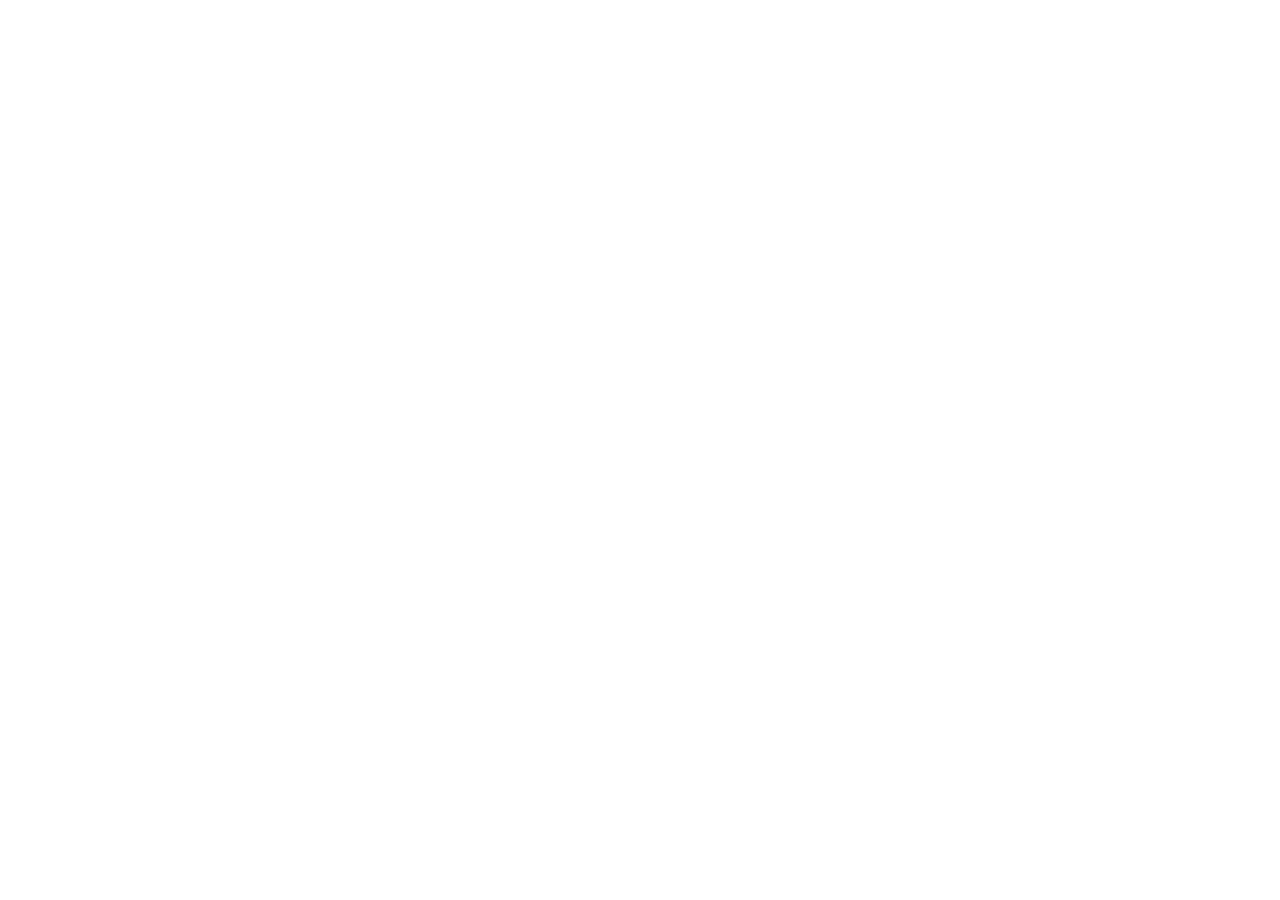
==== index.html @ 267d4267 "init" ====
<!DOCTYPE html>
<html lang="fr">
<head>
 <meta charset="UTF-8">
 <meta name="viewport" content="width=device-width, initial-scale=1.0">
 <title>AfriTalent — Accueil</title>
 <!-- Bootstrap 5 via CDN : feuille de style -->
 <link
href="https://cdn.jsdelivr.net/npm/bootstrap@5.3.0/dist/css/bootstrap.min.css"
rel="stylesheet">
 <!-- Votre feuille de style personnelle -->
 <link rel="stylesheet" href="css/style.css">
</head>
<body>

</body>
</html>
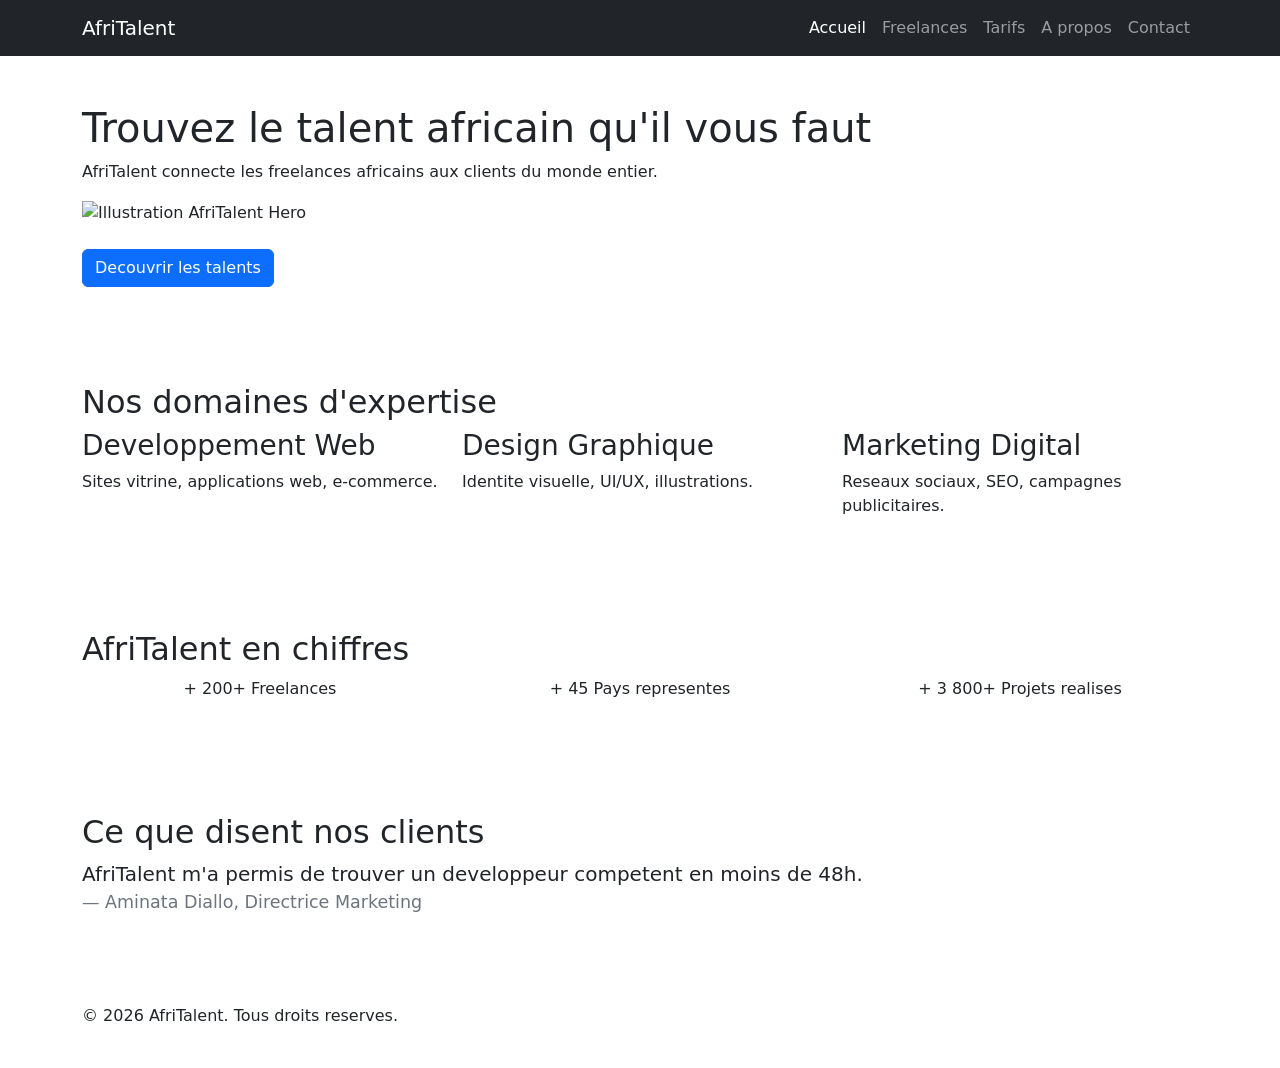
==== commit 2a3e9455: "HTML : structure complète des 5 pages avec sections et contenu texte" ====
--- a/index.html
+++ b/index.html
@@ -1,17 +1,114 @@
 <!DOCTYPE html>
 <html lang="fr">
 <head>
- <meta charset="UTF-8">
- <meta name="viewport" content="width=device-width, initial-scale=1.0">
- <title>AfriTalent — Accueil</title>
- <!-- Bootstrap 5 via CDN : feuille de style -->
- <link
-href="https://cdn.jsdelivr.net/npm/bootstrap@5.3.0/dist/css/bootstrap.min.css"
-rel="stylesheet">
- <!-- Votre feuille de style personnelle -->
- <link rel="stylesheet" href="css/style.css">
+    <meta charset="UTF-8">
+    <meta name="viewport" content="width=device-width, initial-scale=1.0">
+    <title>AfriTalent - Accueil</title>
+
+    <link href="https://cdn.jsdelivr.net/npm/bootstrap@5.3.0/dist/css/bootstrap.min.css" rel="stylesheet">
+
+    <link rel="stylesheet" href="css/style.css">
 </head>
 <body>
 
+    <header>
+        <nav class="navbar navbar-expand-lg navbar-dark bg-dark">
+            <div class="container">
+                <a class="navbar-brand" href="index.html">AfriTalent</a>
+                <button class="navbar-toggler" type="button" data-bs-toggle="collapse" data-bs-target="#navMenu" aria-controls="navMenu" aria-expanded="false" aria-label="Toggle navigation">
+                    <span class="navbar-toggler-icon"></span>
+                </button>
+                <div class="collapse navbar-collapse" id="navMenu">
+                    <ul class="navbar-nav ms-auto">
+                        <li class="nav-item">
+                            <a class="nav-link active" href="index.html">Accueil</a>
+                        </li>
+                        <li class="nav-item">
+                            <a class="nav-link" href="freelances.html">Freelances</a>
+                        </li>
+                        <li class="nav-item">
+                            <a class="nav-link" href="tarifs.html">Tarifs</a>
+                        </li>
+                        <li class="nav-item">
+                            <a class="nav-link" href="about.html">A propos</a>
+                        </li>
+                        <li class="nav-item">
+                            <a class="nav-link" href="contact.html">Contact</a>
+                        </li>
+                    </ul>
+                </div>
+            </div>
+        </nav>
+    </header>
+
+    <main>
+        
+        <section id="hero">
+            <div class="container py-5">
+                <h1>Trouvez le talent africain qu'il vous faut</h1>
+                <p>AfriTalent connecte les freelances africains aux clients du monde entier.</p>
+                <img src="https://via.placeholder.com/600x400" alt="Illustration AfriTalent Hero">
+                <br><br>
+                <a href="freelances.html" class="btn btn-primary">Decouvrir les talents</a>
+            </div>
+        </section>
+
+        <section id="services">
+            <div class="container py-5">
+                <h2>Nos domaines d'expertise</h2>
+                <div class="row">
+                    <div class="col-md-4">
+                        <h3>Developpement Web</h3>
+                        <p>Sites vitrine, applications web, e-commerce.</p>
+                    </div>
+                    <div class="col-md-4">
+                        <h3>Design Graphique</h3>
+                        <p>Identite visuelle, UI/UX, illustrations.</p>
+                    </div>
+                    <div class="col-md-4">
+                        <h3>Marketing Digital</h3>
+                        <p>Reseaux sociaux, SEO, campagnes publicitaires.</p>
+                    </div>
+                </div>
+            </div>
+        </section>
+
+        <section id="statistiques">
+            <div class="container py-5">
+                <h2>AfriTalent en chiffres</h2>
+                <div class="row text-center">
+                    <div class="col-md-4">
+                        <p>+ 200+ Freelances</p>
+                    </div>
+                    <div class="col-md-4">
+                        <p>+ 45 Pays representes</p>
+                    </div>
+                    <div class="col-md-4">
+                        <p>+ 3 800+ Projets realises</p>
+                    </div>
+                </div>
+            </div>
+        </section>
+
+        <section id="temoignages">
+            <div class="container py-5">
+                <h2>Ce que disent nos clients</h2>
+                <blockquote class="blockquote">
+                    <p>AfriTalent m'a permis de trouver un developpeur competent en moins de 48h.</p>
+                    <p class="blockquote-footer">Aminata Diallo, Directrice Marketing</p>
+                </blockquote>
+            </div>
+        </section>
+
+    </main>
+
+    <footer>
+        <div class="container py-4">
+            <p>&copy; 2026 AfriTalent. Tous droits reserves.</p>
+        </div>
+    </footer>
+
+    <script src="https://cdn.jsdelivr.net/npm/bootstrap@5.3.0/dist/js/bootstrap.bundle.min.js"></script>
+    <script src="js/main.js"></script>
 </body>
 </html>
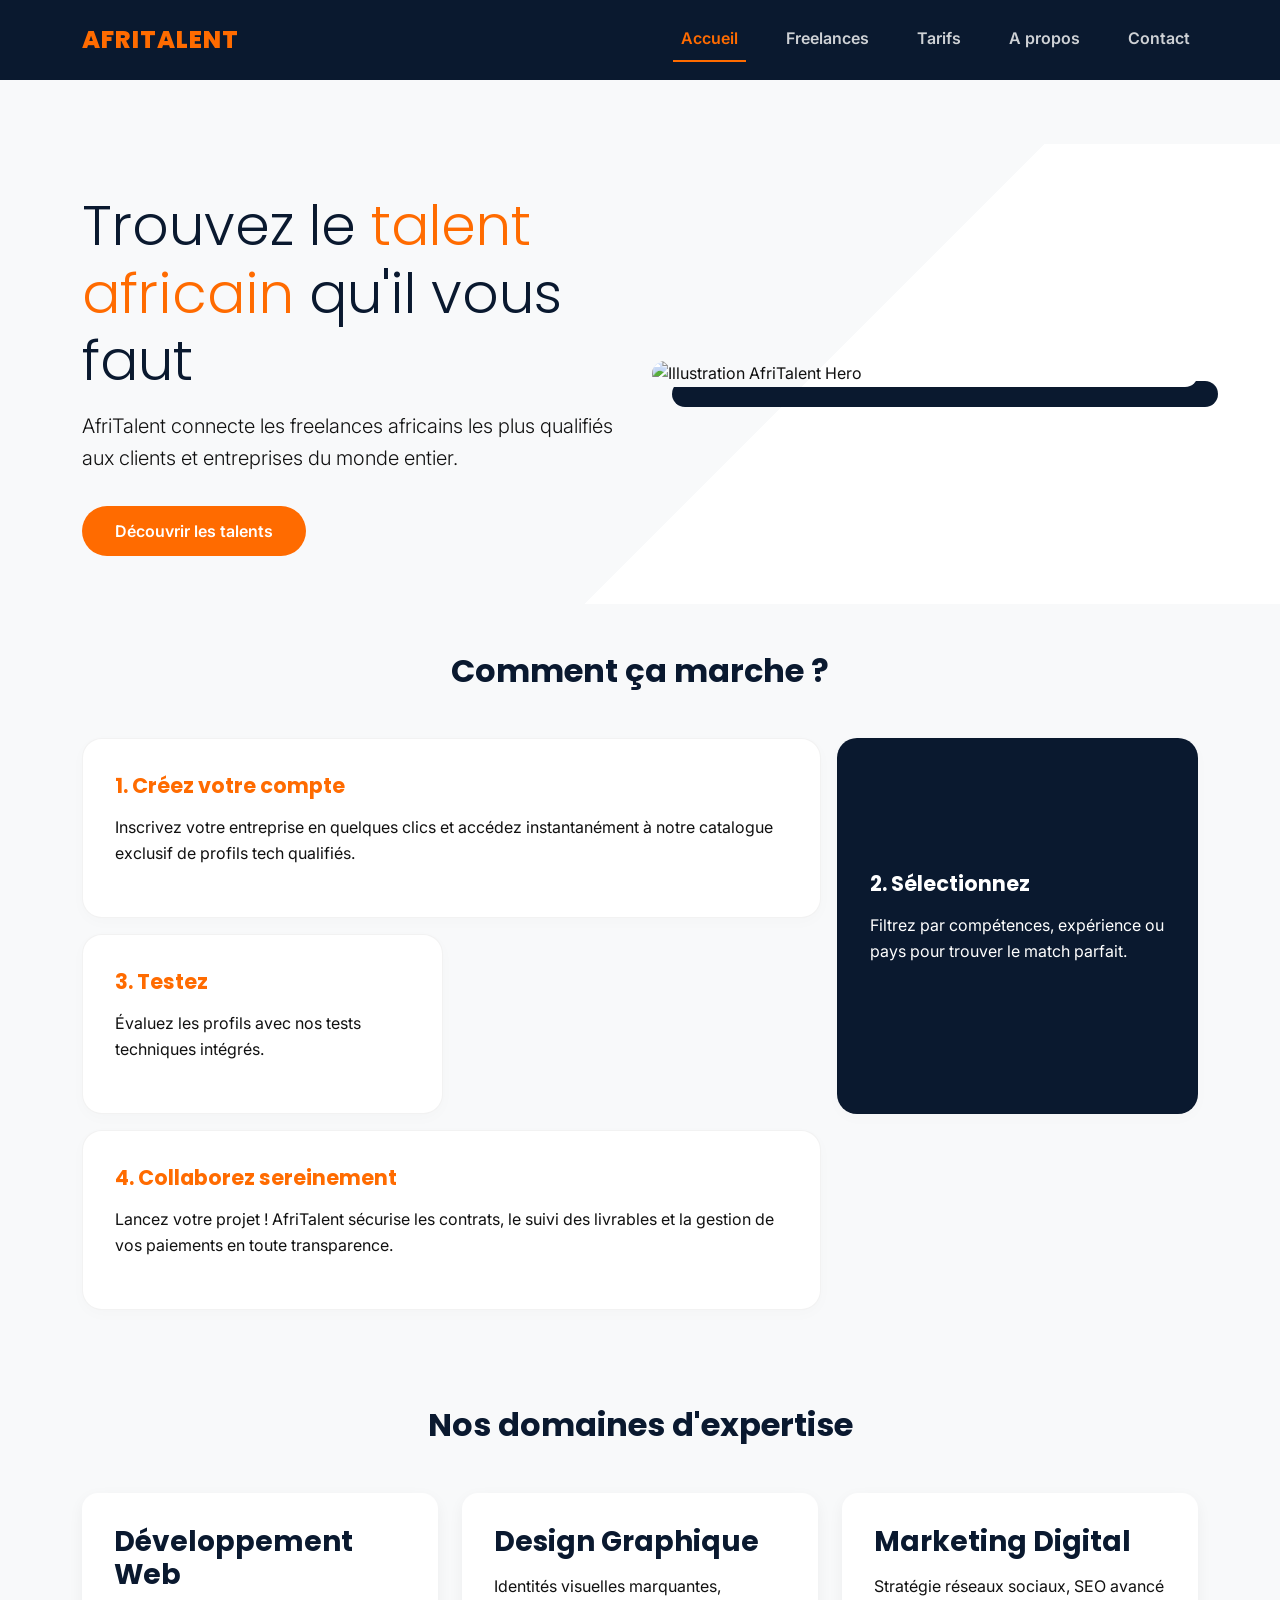
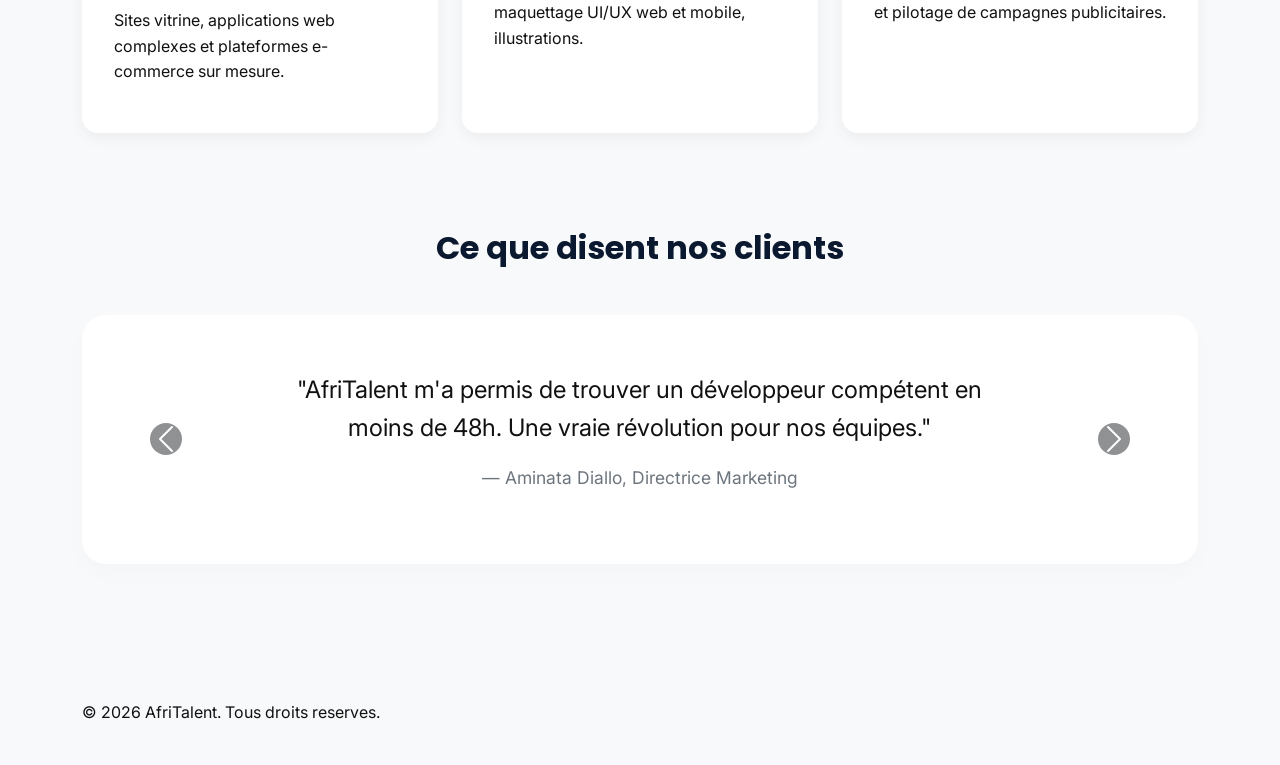
==== commit 6b370c1e: "CSS : Bento Grid, sections hero et catégories, effets hover" ====
--- a/index.html
+++ b/index.html
@@ -41,66 +41,106 @@
         </nav>
     </header>
 
-    <main>
-        
-        <section id="hero">
-            <div class="container py-5">
-                <h1>Trouvez le talent africain qu'il vous faut</h1>
-                <p>AfriTalent connecte les freelances africains aux clients du monde entier.</p>
-                <img src="https://via.placeholder.com/600x400" alt="Illustration AfriTalent Hero">
-                <br><br>
-                <a href="freelances.html" class="btn btn-primary">Decouvrir les talents</a>
+ <main>
+    
+    <section id="hero">
+        <div class="container py-5">
+            <div class="row align-items-center">
+                <div class="col-lg-6 hero-text">
+                    <h1 class="display-3">Trouvez le <span class="text-highlight">talent africain</span> qu'il vous faut</h1>
+                    <p class="lead">AfriTalent connecte les freelances africains les plus qualifiés aux clients et entreprises du monde entier.</p>
+                    <a href="freelances.html" class="btn btn-custom mt-3">Découvrir les talents</a>
+                </div>
+                <div class="col-lg-6 hero-image-container">
+                    <img src="https://via.placeholder.com/600x450" alt="Illustration AfriTalent Hero" class="hero-img">
+                </div>
             </div>
-        </section>
+        </div>
+    </section>
 
-        <section id="services">
-            <div class="container py-5">
-                <h2>Nos domaines d'expertise</h2>
-                <div class="row">
-                    <div class="col-md-4">
-                        <h3>Developpement Web</h3>
-                        <p>Sites vitrine, applications web, e-commerce.</p>
+    <section id="how-it-works" class="py-5">
+        <div class="container">
+            <h2 class="text-center mb-5">Comment ça marche ?</h2>
+            
+            <div class="bento-grid">
+                <div class="bento-item item-large">
+                    <h3>1. Créez votre compte</h3>
+                    <p>Inscrivez votre entreprise en quelques clics et accédez instantanément à notre catalogue exclusif de profils tech qualifiés.</p>
+                </div>
+                <div class="bento-item item-tall">
+                    <h3>2. Sélectionnez</h3>
+                    <p>Filtrez par compétences, expérience ou pays pour trouver le match parfait.</p>
+                </div>
+                <div class="bento-item item-normal">
+                    <h3>3. Testez</h3>
+                    <p>Évaluez les profils avec nos tests techniques intégrés.</p>
+                </div>
+                <div class="bento-item item-wide">
+                    <h3>4. Collaborez sereinement</h3>
+                    <p>Lancez votre projet ! AfriTalent sécurise les contrats, le suivi des livrables et la gestion de vos paiements en toute transparence.</p>
+                </div>
+            </div>
+        </div>
+    </section>
+
+    <section id="services" class="py-5 bg-light">
+        <div class="container">
+            <h2 class="text-center mb-5">Nos domaines d'expertise</h2>
+            <div class="row g-4">
+                <div class="col-md-4">
+                    <div class="card-category">
+                        <h3>Développement Web</h3>
+                        <p>Sites vitrine, applications web complexes et plateformes e-commerce sur mesure.</p>
                     </div>
-                    <div class="col-md-4">
+                </div>
+                <div class="col-md-4">
+                    <div class="card-category">
                         <h3>Design Graphique</h3>
-                        <p>Identite visuelle, UI/UX, illustrations.</p>
+                        <p>Identités visuelles marquantes, maquettage UI/UX web et mobile, illustrations.</p>
                     </div>
-                    <div class="col-md-4">
+                </div>
+                <div class="col-md-4">
+                    <div class="card-category">
                         <h3>Marketing Digital</h3>
-                        <p>Reseaux sociaux, SEO, campagnes publicitaires.</p>
+                        <p>Stratégie réseaux sociaux, SEO avancé et pilotage de campagnes publicitaires.</p>
                     </div>
                 </div>
             </div>
-        </section>
+        </div>
+    </section>
 
-        <section id="statistiques">
-            <div class="container py-5">
-                <h2>AfriTalent en chiffres</h2>
-                <div class="row text-center">
-                    <div class="col-md-4">
-                        <p>+ 200+ Freelances</p>
+    <section id="temoignages" class="py-5">
+        <div class="container">
+            <h2 class="text-center mb-5">Ce que disent nos clients</h2>
+            
+            <div id="carouselTemoignages" class="carousel slide" data-bs-ride="carousel">
+                <div class="carousel-inner text-center py-4">
+                    <div class="carousel-item active">
+                        <blockquote class="blockquote col-lg-8 mx-auto">
+                            <p class="fs-4">"AfriTalent m'a permis de trouver un développeur compétent en moins de 48h. Une vraie révolution pour nos équipes."</p>
+                            <p class="blockquote-footer mt-2">Aminata Diallo, Directrice Marketing</p>
+                        </blockquote>
                     </div>
-                    <div class="col-md-4">
-                        <p>+ 45 Pays representes</p>
-                    </div>
-                    <div class="col-md-4">
-                        <p>+ 3 800+ Projets realises</p>
+                    <div class="carousel-item">
+                        <blockquote class="blockquote col-lg-8 mx-auto">
+                            <p class="fs-4">"La qualité des profils est impressionnante. Le suivi et la sécurisation des paiements nous mettent totalement en confiance."</p>
+                            <p class="blockquote-footer mt-2">Marc Dubois, CTO chez TechEurope</p>
+                        </blockquote>
                     </div>
                 </div>
+                <button class="carousel-control-prev" type="button" data-bs-target="#carouselTemoignages" data-bs-slide="prev">
+                    <span class="carousel-control-prev-icon bg-dark rounded-circle" aria-hidden="true"></span>
+                    <span class="visually-hidden">Précédent</span>
+                </button>
+                <button class="carousel-control-next" type="button" data-bs-target="#carouselTemoignages" data-bs-slide="next">
+                    <span class="carousel-control-next-icon bg-dark rounded-circle" aria-hidden="true"></span>
+                    <span class="visually-hidden">Suivant</span>
+                </button>
             </div>
-        </section>
+        </div>
+    </section>
 
-        <section id="temoignages">
-            <div class="container py-5">
-                <h2>Ce que disent nos clients</h2>
-                <blockquote class="blockquote">
-                    <p>AfriTalent m'a permis de trouver un developpeur competent en moins de 48h.</p>
-                    <p class="blockquote-footer">Aminata Diallo, Directrice Marketing</p>
-                </blockquote>
-            </div>
-        </section>
-
-    </main>
+</main>
 
     <footer>
         <div class="container py-4">
--- a/css/style.css
+++ b/css/style.css
@@ -0,0 +1,218 @@
+/* ==========================================================================
+   1. IMPORT DES GOOGLE FONTS
+   ========================================================================== */
+/* Import de 'Poppins' (pour les titres) et 'Inter' (pour le texte général) */
+@import url('https://fonts.googleapis.com/css2?family=Inter:wght@300;400;600&family=Poppins:wght@500;700;800&display=swap');
+
+/* ==========================================================================
+   2. VARIABLES CSS (:root) — Palette, Polices et Espacements
+   ========================================================================== */
+:root {
+    /* Couleurs (Palette cohérente pour AfriTalent : Orange tech, Bleu nuit, beige et neutres) */
+    --color-primary: #ff6b00;       /* Orange vif - l'énergie, le talent */
+    --color-secondary: #0a192f;     /* Bleu nuit profond - le professionnalisme */
+    --color-light: #f8f9fa;         /* Fond clair */
+    --color-dark: #111111;          /* Texte sombre */
+    --color-muted: #6c757d;         /* Texte secondaire / gris */
+
+    /* Typographies (Les 2 Google Fonts) */
+    --font-titles: 'Poppins', sans-serif;
+    --font-body: 'Inter', sans-serif;
+
+    /* Espacements (Pour des marges et paddings harmonieux) */
+    --spacing-sm: 0.5rem;
+    --spacing-md: 1rem;
+    --spacing-lg: 2rem;
+    --spacing-xl: 4rem;
+}
+
+/* ==========================================================================
+   3. RESET CSS & STYLES DE BASE
+   ========================================================================== */
+*, *::before, *::after {
+    box-sizing: border-box;
+    margin: 0;
+    padding: 0;
+}
+
+body {
+    font-family: var(--font-body);
+    color: var(--color-dark);
+    background-color: var(--color-light);
+    line-height: 1.6;
+}
+
+h1, h2, h3, h4, h5, h6 {
+    font-family: var(--font-titles);
+    color: var(--color-secondary);
+    font-weight: 700;
+    margin-bottom: var(--spacing-md);
+}
+
+img {
+    max-width: 100%;
+    height: auto;
+    display: block;
+}
+
+/* Layout général de base pour espacer vos sections */
+main {
+    padding: var(--spacing-xl) 0;
+}
+
+/* ==========================================================================
+   4. STYLISATION DE LA NAVBAR
+   ========================================================================== */
+/* On cible la navbar Bootstrap pour la personnaliser avec nos couleurs */
+.navbar {
+    background-color: var(--color-secondary) !important; /* Fond bleu nuit */
+    padding: var(--spacing-md) 0;
+}
+
+/* Le Logo */
+.navbar-brand {
+    font-family: var(--font-titles);
+    font-weight: 800;
+    font-size: 1.5rem;
+    color: var(--color-primary) !important; /* Logo en Orange */
+    text-transform: uppercase;
+    letter-spacing: 1px;
+}
+
+/* Alignement et style des liens de navigation */
+.navbar-nav .nav-link {
+    font-family: var(--font-body);
+    font-weight: 600;
+    color: rgba(255, 255, 255, 0.8) !important; /* Liens blancs légèrement transparents */
+    margin-left: var(--spacing-lg);
+    transition: color 0.3s ease;
+}
+
+/* Effet au survol des liens */
+.navbar-nav .nav-link:hover {
+    color: var(--color-primary) !important; /* Devient orange au survol */
+}
+
+/* Lien de la page active */
+.navbar-nav .nav-link.active {
+    color: var(--color-primary) !important;
+    border-bottom: 2px solid var(--color-primary);
+}
+/* ==========================================================================
+   5. DESIGN SECTION HERO (ASYMÉTRIQUE & EXPRESSIVE)
+   ========================================================================== */
+#hero {
+    background: linear-gradient(135deg, var(--color-light) 60%, #fff 40%);
+    overflow: hidden;
+}
+
+.hero-text h1 {
+    font-size: 3.5rem; /* Typographie expressive */
+    line-height: 1.2;
+}
+
+.text-highlight {
+    color: var(--color-primary);
+    position: relative;
+}
+
+.btn-custom {
+    background-color: var(--color-primary);
+    color: white !important;
+    font-weight: 600;
+    padding: 0.75rem 2rem;
+    border-radius: 50px;
+    transition: transform 0.3s ease, background-color 0.3s ease;
+}
+
+.btn-custom:hover {
+    background-color: #e05e00;
+    transform: translateY(-3px);
+}
+
+/* Image Hero Asymétrique (effet de décalage/style) */
+.hero-img {
+    border-radius: 24px;
+    box-shadow: 20px 20px 0px var(--color-secondary); /* Décalage asymétrique */
+    transition: transform 0.5s ease;
+}
+
+.hero-img:hover {
+    transform: scale(1.02);
+}
+
+/* ==========================================================================
+   6. MIS EN PAGE BENTO GRID (COMMENT ÇA MARCHE)
+   ========================================================================== */
+.bento-grid {
+    display: grid;
+    grid-template-columns: repeat(3, 1fr);
+    grid-auto-rows: 180px;
+    gap: var(--spacing-md);
+}
+
+.bento-item {
+    background-color: white;
+    border: 1px solid rgba(0,0,0,0.05);
+    border-radius: 20px;
+    padding: var(--spacing-lg);
+    box-shadow: 0 4px 15px rgba(0, 0, 0, 0.02);
+    display: flex;
+    flex-direction: column;
+    justify-content: center;
+}
+
+.bento-item h3 {
+    font-size: 1.3rem;
+    color: var(--color-primary);
+}
+
+/* Placement asymétrique du Bento */
+.item-large {
+    grid-column: span 2;
+}
+
+.item-tall {
+    grid-row: span 2;
+    background-color: var(--color-secondary);
+}
+.item-tall h3, .item-tall p {
+    color: white;
+}
+
+.item-normal {
+    grid-column: span 1;
+}
+
+.item-wide {
+    grid-column: span 2;
+}
+
+/* ==========================================================================
+   7. CATÉGORIES DE SERVICES (EFFETS HOVER INTERACTIFS)
+   ========================================================================== */
+.card-category {
+    background-color: white;
+    border-radius: 16px;
+    padding: var(--spacing-lg);
+    box-shadow: 0 5px 15px rgba(0, 0, 0, 0.05); /* Ombre de base */
+    transition: transform 0.3s ease, box-shadow 0.3s ease; /* Transition fluide */
+    height: 100%;
+}
+
+/* Effets Hover (Transformation et Ombre accentuée) */
+.card-category:hover {
+    transform: translateY(-10px); /* Soulèvement de la carte */
+    box-shadow: 0 15px 30px rgba(255, 107, 0, 0.15); /* Ombre plus diffuse aux couleurs d'AfriTalent */
+    border-top: 4px solid var(--color-primary);
+}
+
+/* ==========================================================================
+   8. AJUSTEMENTS CAROUSEL TÉMOIGNAGES
+   ========================================================================== */
+#carouselTemoignages {
+    background-color: white;
+    border-radius: 24px;
+    padding: var(--spacing-lg);
+    box-shadow: 0 10px 25px rgba(0,0,0,0.02);
+}
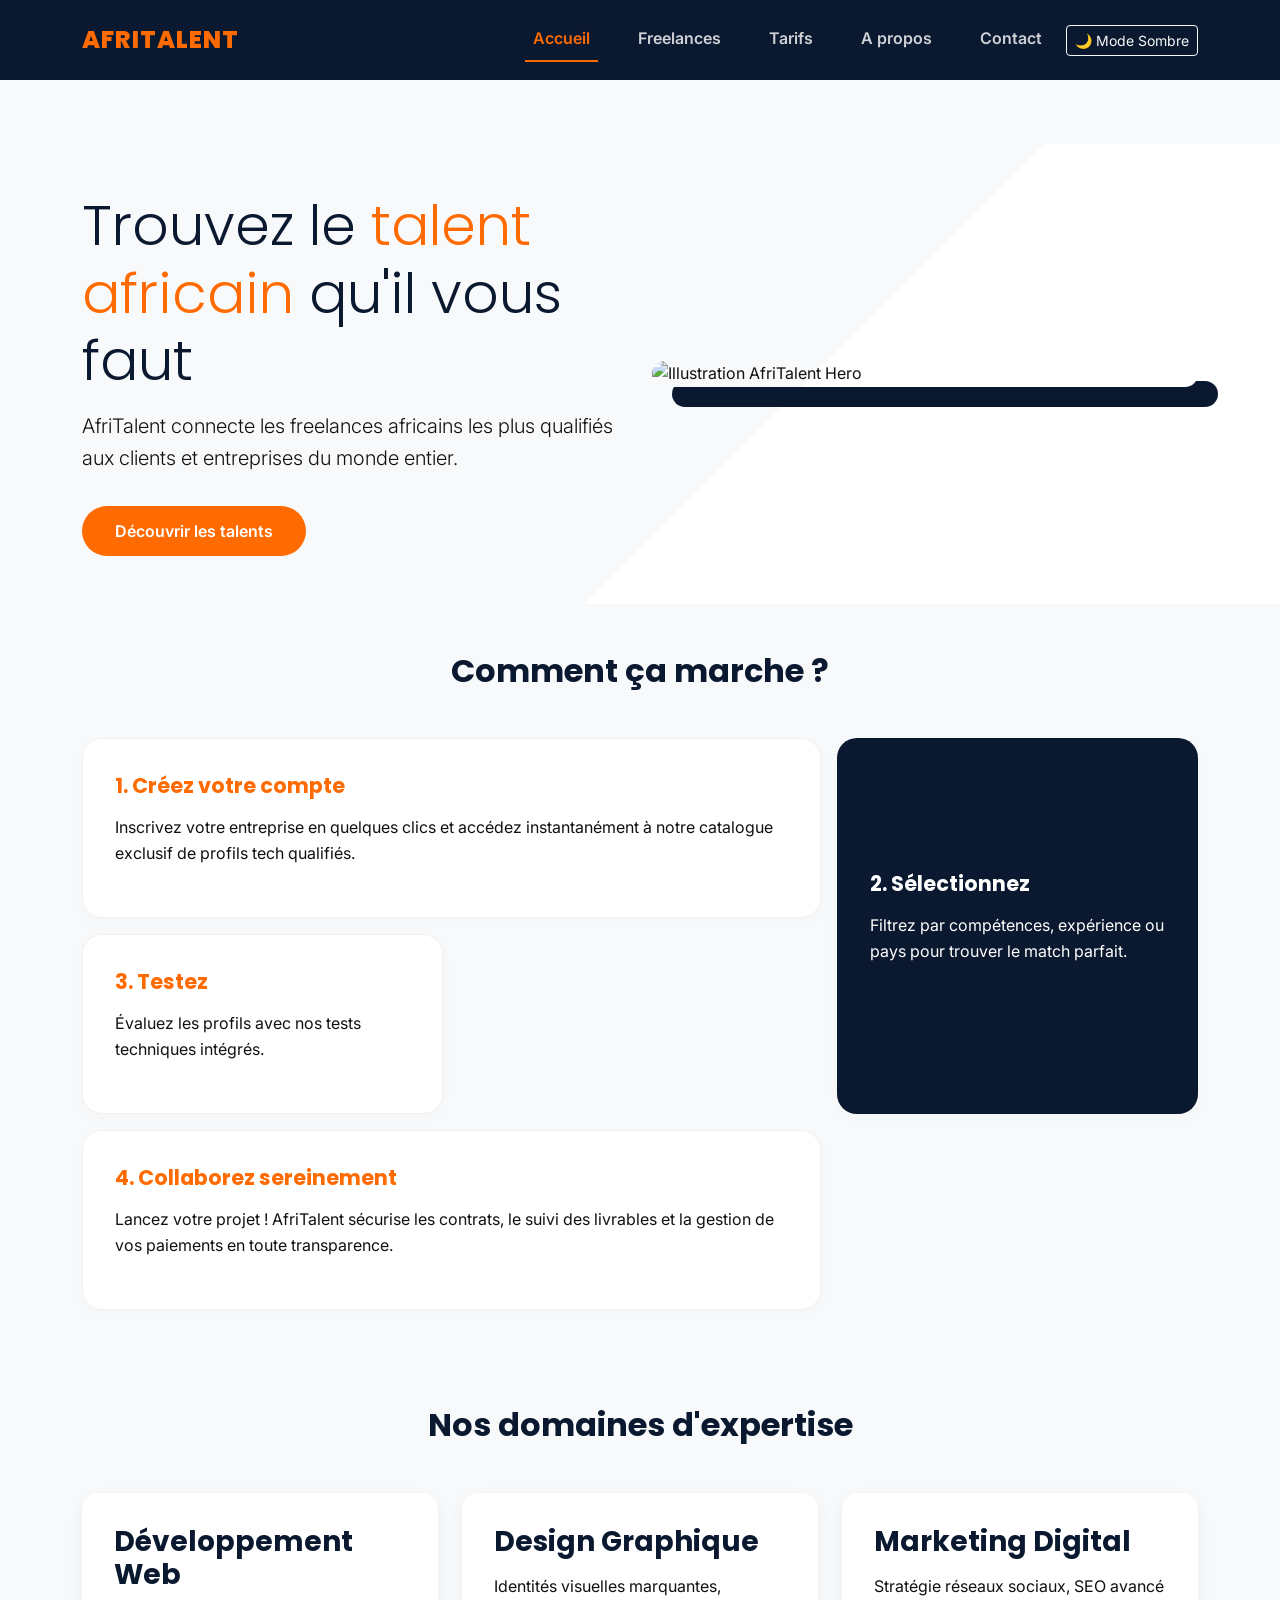
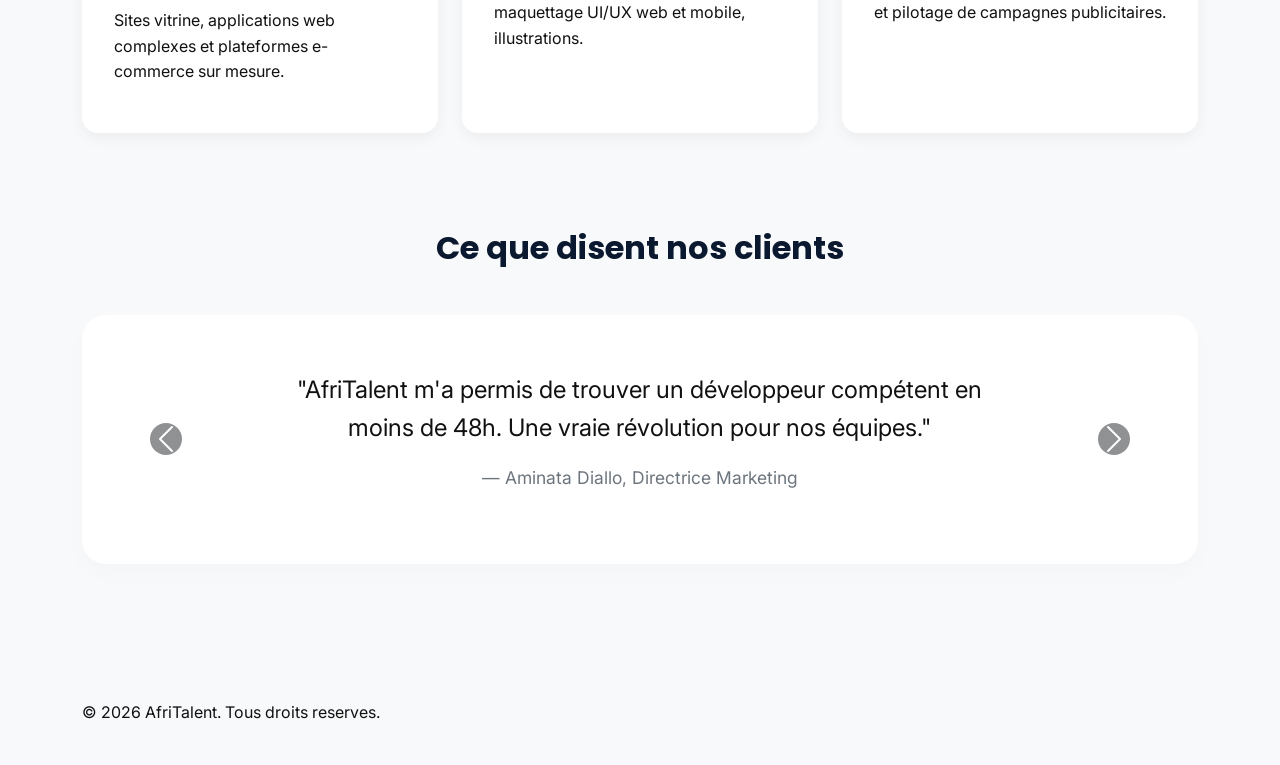
==== commit e0e021ee: "JS : dark mode avec localStorage, navbar dynamique au scroll" ====
--- a/index.html
+++ b/index.html
@@ -34,6 +34,9 @@
                         </li>
                         <li class="nav-item">
                             <a class="nav-link" href="contact.html">Contact</a>
+                        </li>
+                         <li class="nav-item d-flex align-items-center ms-lg-3">
+                            <button id="theme-toggle" class="btn btn-sm btn-outline-light mt-2 mt-lg-0">🌙 Mode Sombre</button>
                         </li>
                     </ul>
                 </div>
@@ -150,5 +153,7 @@
 
     <script src="https://cdn.jsdelivr.net/npm/bootstrap@5.3.0/dist/js/bootstrap.bundle.min.js"></script>
     <script src="js/main.js"></script>
+    <!-- Bouton Retour en haut -->
+<button id="back-to-top" class="btn btn-custom" style="position: fixed; bottom: 20px; right: 20px; display: none; z-index: 1000; border-radius: 50%;">▲</button>
 </body>
 </html>
--- a/css/style.css
+++ b/css/style.css
@@ -215,4 +215,101 @@
     border-radius: 24px;
     padding: var(--spacing-lg);
     box-shadow: 0 10px 25px rgba(0,0,0,0.02);
+}
+/* ==========================================================================
+   9. RESPONSIVE DESIGN (MEDIA QUERIES)
+   ========================================================================== */
+
+/* 📱 Écrans Mobiles (jusqu'à 767px) - Cible le test à 375px */
+@media (max-width: 767px) {
+    /* Typographie expressive plus petite pour que ça ne déborde pas */
+    .hero-text h1 {
+        font-size: 2.2rem;
+    }
+    
+    /* On casse le décalage de l'image sur mobile pour que ce soit propre */
+    .hero-img {
+        box-shadow: 10px 10px 0px var(--color-secondary);
+        margin-top: var(--spacing-lg);
+    }
+
+    /* La Bento Grid passe sur 1 seule colonne verticale */
+    .bento-grid {
+        display: flex;
+        flex-direction: column;
+        height: auto;
+    }
+    
+    .bento-item {
+        margin-bottom: var(--spacing-md);
+    }
+
+    /* Liens de la navbar : on réduit la marge à gauche pour le menu vertical */
+    .navbar-nav .nav-link {
+        margin-left: 0;
+        padding: var(--spacing-sm) 0;
+    }
+}
+
+/* 📐 Tablettes (de 768px à 1199px) - Cible le test à 768px */
+@media (min-width: 768px) and (max-width: 1199px) {
+    .hero-text h1 {
+        font-size: 2.8rem;
+    }
+
+    /* Adaptation de la Bento Grid pour tablette */
+    .bento-grid {
+        grid-template-columns: repeat(2, 1fr);
+        grid-auto-rows: auto;
+    }
+    
+    .item-large, .item-wide, .item-tall {
+        grid-column: span 2;
+        grid-row: auto;
+    }
+}
+
+/* 💻 Grands Écrans / Desktops (1200px et plus) */
+@media (min-width: 1200px) {
+    .container {
+        max-width: 1140px;
+    }
+}
+/* ==========================================================================
+   10. STYLES POUR LE COMMIT 6 (JS & INTERACTION)
+   ========================================================================== */
+
+/* Classes pour le Dark Mode */
+body.dark-theme {
+    background-color: #0e1622 !important;
+    color: #f8f9fa !important;
+}
+
+body.dark-theme .bento-item, 
+body.dark-theme .card-category,
+body.dark-theme #carouselTemoignages {
+    background-color: #1b263b !important;
+    color: #ffffff !important;
+    border-color: rgba(255, 255, 255, 0.1);
+}
+
+body.dark-theme h1, 
+body.dark-theme h2, 
+body.dark-theme h3 {
+    color: #ffffff !important;
+}
+
+body.dark-theme .text-highlight {
+    color: #ff8c3a !important;
+}
+
+/* Effet au Scroll sur la Navbar (Fond, ombre, shrink) */
+.navbar {
+    transition: all 0.4s ease !important; /* Transition fluide pour le shrink */
+}
+
+.navbar-scrolled {
+    padding: 0.4rem 0 !important; /* Effet shrink (réduction de taille) */
+    background-color: #050c18 !important; /* Fond encore plus sombre ou différent */
+    box-shadow: 0 4px 20px rgba(0, 0, 0, 0.3); /* Ajout d'une ombre portée */
 }
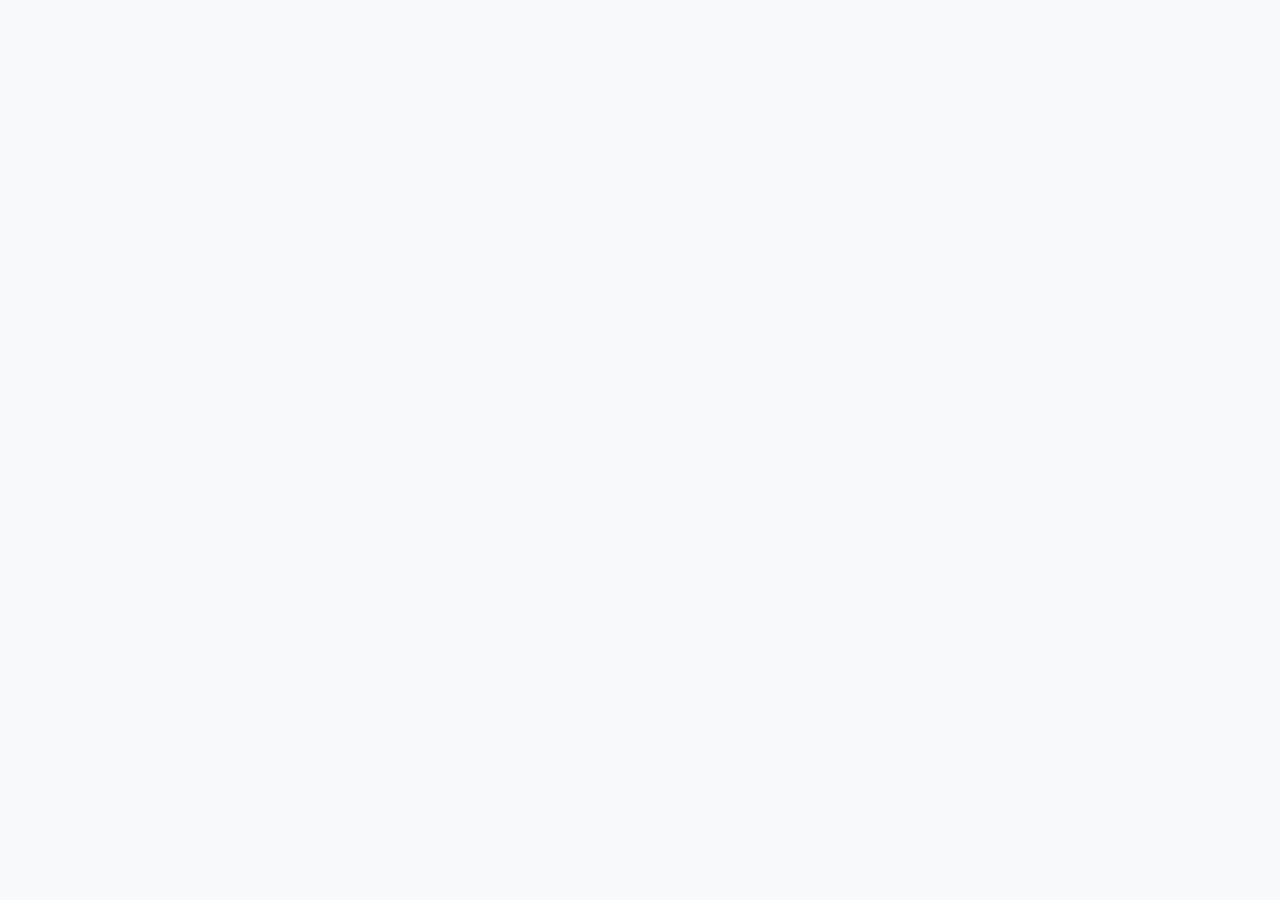
==== commit ac3eae68: "Init : création du dépôt, arborescence des fichiers et structure HTML de base" ====
--- a/index.html
+++ b/index.html
@@ -1,159 +1,23 @@
 <!DOCTYPE html>
 <html lang="fr">
 <head>
-    <meta charset="UTF-8">
-    <meta name="viewport" content="width=device-width, initial-scale=1.0">
-    <title>AfriTalent - Accueil</title>
-
-    <link href="https://cdn.jsdelivr.net/npm/bootstrap@5.3.0/dist/css/bootstrap.min.css" rel="stylesheet">
-
-    <link rel="stylesheet" href="css/style.css">
+ <meta charset="UTF-8">
+ <meta name="viewport" content="width=device-width, initial-scale=1.0">
+ <title>AfriTalent — Accueil</title>
+ <!-- Bootstrap 5 via CDN : feuille de style -->
+ <link
+href="https://cdn.jsdelivr.net/npm/bootstrap@5.3.0/dist/css/bootstrap.min.css"
+rel="stylesheet">
+ <!-- Votre feuille de style personnelle -->
+ <link rel="stylesheet" href="css/style.css">
 </head>
 <body>
-
-    <header>
-        <nav class="navbar navbar-expand-lg navbar-dark bg-dark">
-            <div class="container">
-                <a class="navbar-brand" href="index.html">AfriTalent</a>
-                <button class="navbar-toggler" type="button" data-bs-toggle="collapse" data-bs-target="#navMenu" aria-controls="navMenu" aria-expanded="false" aria-label="Toggle navigation">
-                    <span class="navbar-toggler-icon"></span>
-                </button>
-                <div class="collapse navbar-collapse" id="navMenu">
-                    <ul class="navbar-nav ms-auto">
-                        <li class="nav-item">
-                            <a class="nav-link active" href="index.html">Accueil</a>
-                        </li>
-                        <li class="nav-item">
-                            <a class="nav-link" href="freelances.html">Freelances</a>
-                        </li>
-                        <li class="nav-item">
-                            <a class="nav-link" href="tarifs.html">Tarifs</a>
-                        </li>
-                        <li class="nav-item">
-                            <a class="nav-link" href="about.html">A propos</a>
-                        </li>
-                        <li class="nav-item">
-                            <a class="nav-link" href="contact.html">Contact</a>
-                        </li>
-                         <li class="nav-item d-flex align-items-center ms-lg-3">
-                            <button id="theme-toggle" class="btn btn-sm btn-outline-light mt-2 mt-lg-0">🌙 Mode Sombre</button>
-                        </li>
-                    </ul>
-                </div>
-            </div>
-        </nav>
-    </header>
-
- <main>
-    
-    <section id="hero">
-        <div class="container py-5">
-            <div class="row align-items-center">
-                <div class="col-lg-6 hero-text">
-                    <h1 class="display-3">Trouvez le <span class="text-highlight">talent africain</span> qu'il vous faut</h1>
-                    <p class="lead">AfriTalent connecte les freelances africains les plus qualifiés aux clients et entreprises du monde entier.</p>
-                    <a href="freelances.html" class="btn btn-custom mt-3">Découvrir les talents</a>
-                </div>
-                <div class="col-lg-6 hero-image-container">
-                    <img src="https://via.placeholder.com/600x450" alt="Illustration AfriTalent Hero" class="hero-img">
-                </div>
-            </div>
-        </div>
-    </section>
-
-    <section id="how-it-works" class="py-5">
-        <div class="container">
-            <h2 class="text-center mb-5">Comment ça marche ?</h2>
-            
-            <div class="bento-grid">
-                <div class="bento-item item-large">
-                    <h3>1. Créez votre compte</h3>
-                    <p>Inscrivez votre entreprise en quelques clics et accédez instantanément à notre catalogue exclusif de profils tech qualifiés.</p>
-                </div>
-                <div class="bento-item item-tall">
-                    <h3>2. Sélectionnez</h3>
-                    <p>Filtrez par compétences, expérience ou pays pour trouver le match parfait.</p>
-                </div>
-                <div class="bento-item item-normal">
-                    <h3>3. Testez</h3>
-                    <p>Évaluez les profils avec nos tests techniques intégrés.</p>
-                </div>
-                <div class="bento-item item-wide">
-                    <h3>4. Collaborez sereinement</h3>
-                    <p>Lancez votre projet ! AfriTalent sécurise les contrats, le suivi des livrables et la gestion de vos paiements en toute transparence.</p>
-                </div>
-            </div>
-        </div>
-    </section>
-
-    <section id="services" class="py-5 bg-light">
-        <div class="container">
-            <h2 class="text-center mb-5">Nos domaines d'expertise</h2>
-            <div class="row g-4">
-                <div class="col-md-4">
-                    <div class="card-category">
-                        <h3>Développement Web</h3>
-                        <p>Sites vitrine, applications web complexes et plateformes e-commerce sur mesure.</p>
-                    </div>
-                </div>
-                <div class="col-md-4">
-                    <div class="card-category">
-                        <h3>Design Graphique</h3>
-                        <p>Identités visuelles marquantes, maquettage UI/UX web et mobile, illustrations.</p>
-                    </div>
-                </div>
-                <div class="col-md-4">
-                    <div class="card-category">
-                        <h3>Marketing Digital</h3>
-                        <p>Stratégie réseaux sociaux, SEO avancé et pilotage de campagnes publicitaires.</p>
-                    </div>
-                </div>
-            </div>
-        </div>
-    </section>
-
-    <section id="temoignages" class="py-5">
-        <div class="container">
-            <h2 class="text-center mb-5">Ce que disent nos clients</h2>
-            
-            <div id="carouselTemoignages" class="carousel slide" data-bs-ride="carousel">
-                <div class="carousel-inner text-center py-4">
-                    <div class="carousel-item active">
-                        <blockquote class="blockquote col-lg-8 mx-auto">
-                            <p class="fs-4">"AfriTalent m'a permis de trouver un développeur compétent en moins de 48h. Une vraie révolution pour nos équipes."</p>
-                            <p class="blockquote-footer mt-2">Aminata Diallo, Directrice Marketing</p>
-                        </blockquote>
-                    </div>
-                    <div class="carousel-item">
-                        <blockquote class="blockquote col-lg-8 mx-auto">
-                            <p class="fs-4">"La qualité des profils est impressionnante. Le suivi et la sécurisation des paiements nous mettent totalement en confiance."</p>
-                            <p class="blockquote-footer mt-2">Marc Dubois, CTO chez TechEurope</p>
-                        </blockquote>
-                    </div>
-                </div>
-                <button class="carousel-control-prev" type="button" data-bs-target="#carouselTemoignages" data-bs-slide="prev">
-                    <span class="carousel-control-prev-icon bg-dark rounded-circle" aria-hidden="true"></span>
-                    <span class="visually-hidden">Précédent</span>
-                </button>
-                <button class="carousel-control-next" type="button" data-bs-target="#carouselTemoignages" data-bs-slide="next">
-                    <span class="carousel-control-next-icon bg-dark rounded-circle" aria-hidden="true"></span>
-                    <span class="visually-hidden">Suivant</span>
-                </button>
-            </div>
-        </div>
-    </section>
-
-</main>
-
-    <footer>
-        <div class="container py-4">
-            <p>&copy; 2026 AfriTalent. Tous droits reserves.</p>
-        </div>
-    </footer>
-
-    <script src="https://cdn.jsdelivr.net/npm/bootstrap@5.3.0/dist/js/bootstrap.bundle.min.js"></script>
-    <script src="js/main.js"></script>
-    <!-- Bouton Retour en haut -->
-<button id="back-to-top" class="btn btn-custom" style="position: fixed; bottom: 20px; right: 20px; display: none; z-index: 1000; border-radius: 50%;">▲</button>
-</body>
+ <!-- Le contenu de la page sera ajoute ici -->
+ <!-- Bootstrap 5 via CDN : script JavaScript -->
+ <script
+src="https://cdn.jsdelivr.net/npm/bootstrap@5.3.0/dist/js/bootstrap.bundle.min.js"
+></script>
+ <!-- Votre script JavaScript -->
+ <script src="js/main.js"></script>
+ </body>
 </html>
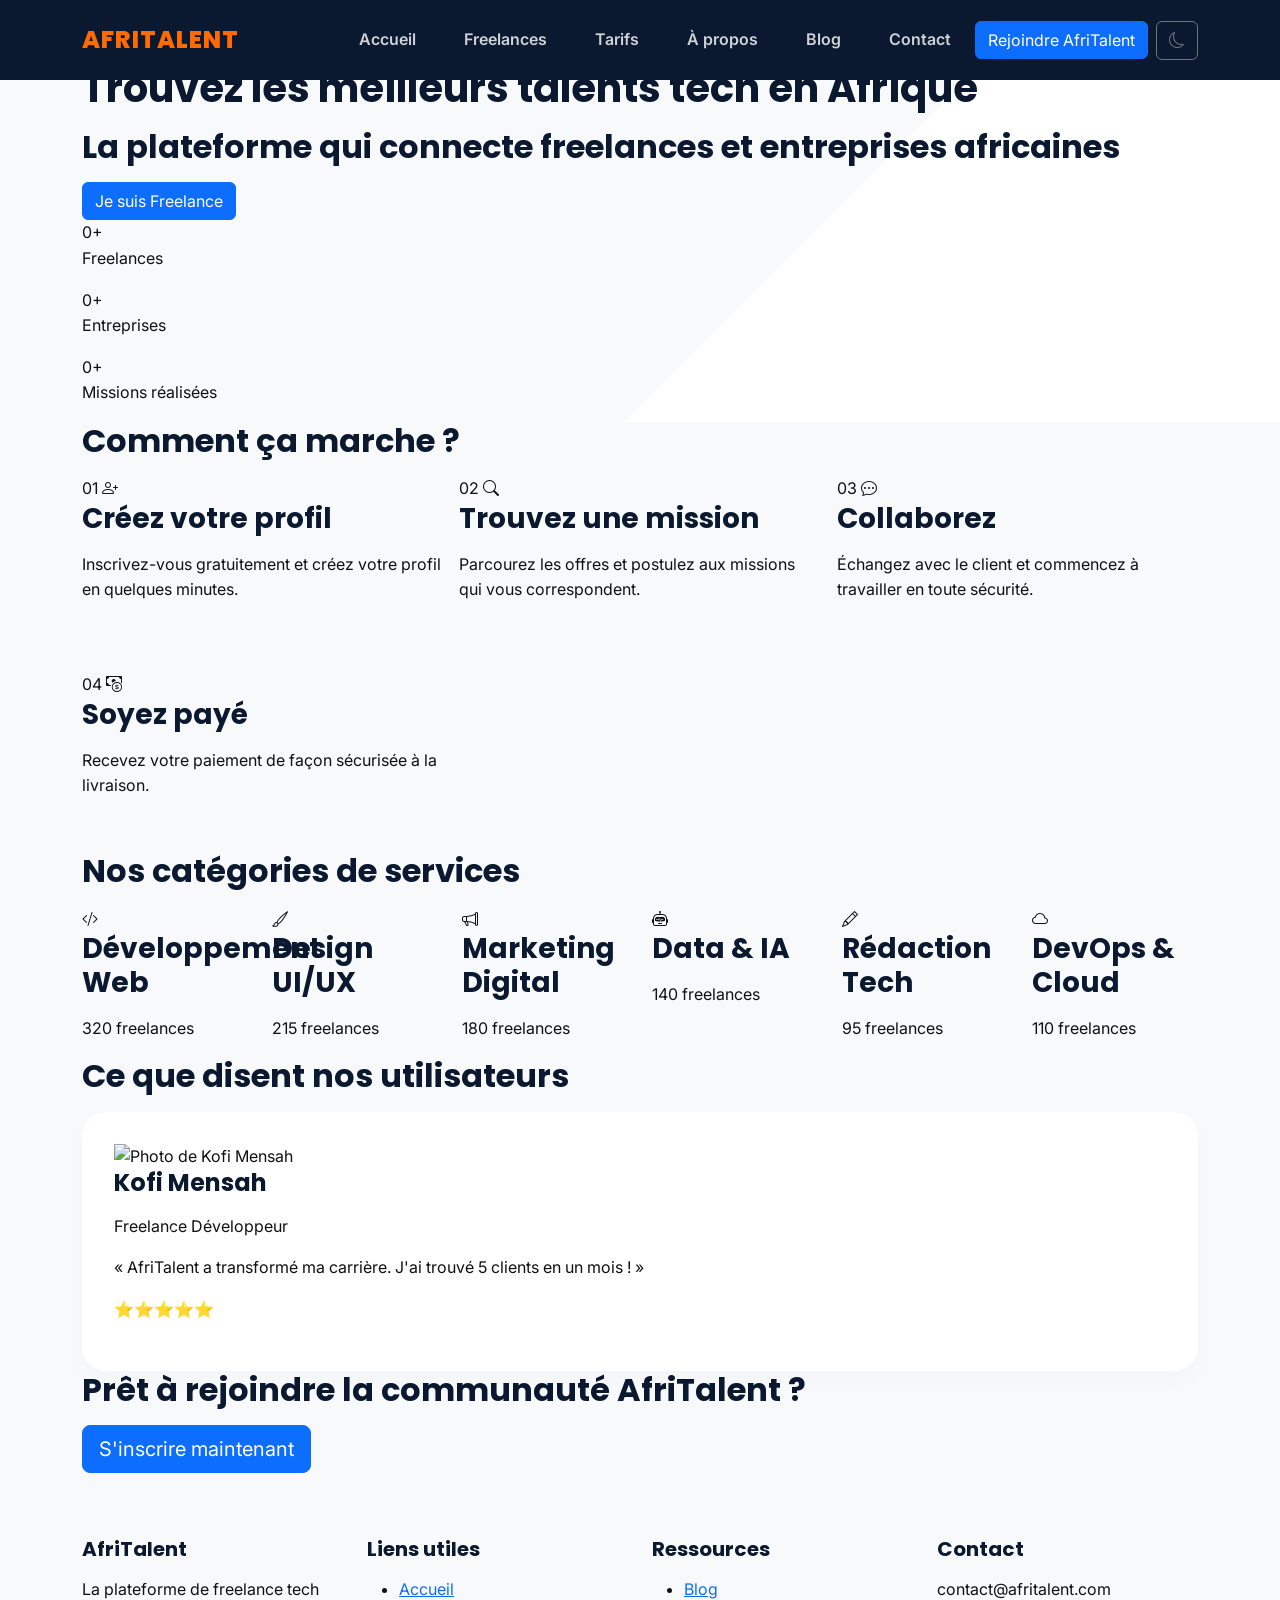
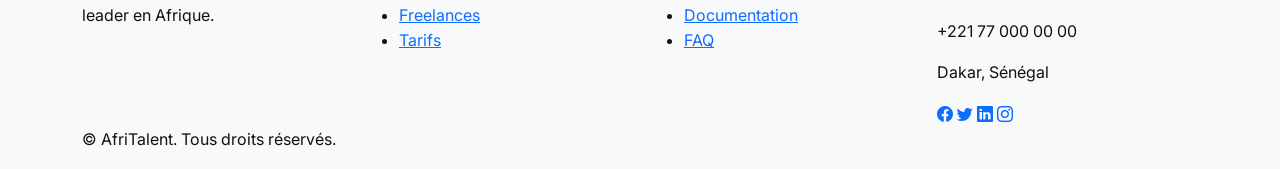
==== commit 056125a9: "HTML : structure complète des 5 pages avec sections et contenu texte" ====
--- a/index.html
+++ b/index.html
@@ -1,23 +1,251 @@
 <!DOCTYPE html>
 <html lang="fr">
 <head>
- <meta charset="UTF-8">
- <meta name="viewport" content="width=device-width, initial-scale=1.0">
- <title>AfriTalent — Accueil</title>
- <!-- Bootstrap 5 via CDN : feuille de style -->
- <link
-href="https://cdn.jsdelivr.net/npm/bootstrap@5.3.0/dist/css/bootstrap.min.css"
-rel="stylesheet">
- <!-- Votre feuille de style personnelle -->
- <link rel="stylesheet" href="css/style.css">
+    <meta charset="UTF-8">
+    <meta name="viewport" content="width=device-width, initial-scale=1.0">
+    <title>AfriTalent - Accueil</title>
+    <link href="https://cdn.jsdelivr.net/npm/bootstrap@5.3.3/dist/css/bootstrap.min.css" rel="stylesheet">
+    <link href="https://cdn.jsdelivr.net/npm/bootstrap-icons@1.11.0/font/bootstrap-icons.css" rel="stylesheet">
+    <link rel="stylesheet" href="css/style.css">
 </head>
 <body>
- <!-- Le contenu de la page sera ajoute ici -->
- <!-- Bootstrap 5 via CDN : script JavaScript -->
- <script
-src="https://cdn.jsdelivr.net/npm/bootstrap@5.3.0/dist/js/bootstrap.bundle.min.js"
-></script>
- <!-- Votre script JavaScript -->
- <script src="js/main.js"></script>
- </body>
+
+    <!-- NAVBAR -->
+    <header>
+        <nav class="navbar navbar-expand-lg fixed-top" id="navbar">
+            <div class="container">
+                <a class="navbar-brand" href="index.html">AfriTalent</a>
+                <button class="navbar-toggler" type="button" data-bs-toggle="collapse" data-bs-target="#navMenu">
+                    <span class="navbar-toggler-icon"></span>
+                </button>
+                <div class="collapse navbar-collapse" id="navMenu">
+                    <ul class="navbar-nav ms-auto">
+                        <li class="nav-item"><a class="nav-link" href="index.html">Accueil</a></li>
+                        <li class="nav-item"><a class="nav-link" href="freelances.html">Freelances</a></li>
+                        <li class="nav-item"><a class="nav-link" href="tarifs.html">Tarifs</a></li>
+                        <li class="nav-item"><a class="nav-link" href="about.html">À propos</a></li>
+                        <li class="nav-item"><a class="nav-link" href="#">Blog</a></li>
+                        <li class="nav-item"><a class="nav-link" href="contact.html">Contact</a></li>
+                    </ul>
+                    <a href="#" class="btn btn-primary ms-3">Rejoindre AfriTalent</a>
+                    <!-- Bouton Dark Mode -->
+                    <button id="darkModeToggle" class="btn btn-outline-secondary ms-2">
+                        <i class="bi bi-moon"></i>
+                    </button>
+                </div>
+            </div>
+        </nav>
+    </header>
+
+    <main>
+
+        <!-- SECTION HERO -->
+        <section id="hero">
+            <div class="container">
+                <h1>Trouvez les meilleurs talents tech en Afrique</h1>
+                <h2>La plateforme qui connecte freelances et entreprises africaines</h2>
+                <div>
+                    <a href="freelances.html" class="btn btn-primary">Je suis Freelance</a>
+                    <a href="freelances.html" class="btn btn-outline-light">Je cherche un Freelance</a>
+                </div>
+                <!-- Statistiques animées -->
+                <div class="stats">
+                    <div>
+                        <span class="counter" data-target="2500">0</span>+
+                        <p>Freelances</p>
+                    </div>
+                    <div>
+                        <span class="counter" data-target="800">0</span>+
+                        <p>Entreprises</p>
+                    </div>
+                    <div>
+                        <span class="counter" data-target="12000">0</span>+
+                        <p>Missions réalisées</p>
+                    </div>
+                </div>
+            </div>
+        </section>
+
+        <!-- SECTION COMMENT CA MARCHE -->
+        <section id="comment-ca-marche">
+            <div class="container">
+                <h2>Comment ça marche ?</h2>
+                <div class="bento-grid">
+                    <div class="bento-card">
+                        <span>01</span>
+                        <i class="bi bi-person-plus"></i>
+                        <h3>Créez votre profil</h3>
+                        <p>Inscrivez-vous gratuitement et créez votre profil en quelques minutes.</p>
+                    </div>
+                    <div class="bento-card">
+                        <span>02</span>
+                        <i class="bi bi-search"></i>
+                        <h3>Trouvez une mission</h3>
+                        <p>Parcourez les offres et postulez aux missions qui vous correspondent.</p>
+                    </div>
+                    <div class="bento-card">
+                        <span>03</span>
+                        <i class="bi bi-chat-dots"></i>
+                        <h3>Collaborez</h3>
+                        <p>Échangez avec le client et commencez à travailler en toute sécurité.</p>
+                    </div>
+                    <div class="bento-card">
+                        <span>04</span>
+                        <i class="bi bi-cash-coin"></i>
+                        <h3>Soyez payé</h3>
+                        <p>Recevez votre paiement de façon sécurisée à la livraison.</p>
+                    </div>
+                </div>
+            </div>
+        </section>
+
+        <!-- SECTION CATEGORIES -->
+        <section id="categories">
+            <div class="container">
+                <h2>Nos catégories de services</h2>
+                <div class="row">
+                    <div class="col-md-4 col-lg-2">
+                        <div class="category-card">
+                            <i class="bi bi-code-slash"></i>
+                            <h3>Développement Web</h3>
+                            <p>320 freelances</p>
+                        </div>
+                    </div>
+                    <div class="col-md-4 col-lg-2">
+                        <div class="category-card">
+                            <i class="bi bi-brush"></i>
+                            <h3>Design UI/UX</h3>
+                            <p>215 freelances</p>
+                        </div>
+                    </div>
+                    <div class="col-md-4 col-lg-2">
+                        <div class="category-card">
+                            <i class="bi bi-megaphone"></i>
+                            <h3>Marketing Digital</h3>
+                            <p>180 freelances</p>
+                        </div>
+                    </div>
+                    <div class="col-md-4 col-lg-2">
+                        <div class="category-card">
+                            <i class="bi bi-robot"></i>
+                            <h3>Data & IA</h3>
+                            <p>140 freelances</p>
+                        </div>
+                    </div>
+                    <div class="col-md-4 col-lg-2">
+                        <div class="category-card">
+                            <i class="bi bi-pencil"></i>
+                            <h3>Rédaction Tech</h3>
+                            <p>95 freelances</p>
+                        </div>
+                    </div>
+                    <div class="col-md-4 col-lg-2">
+                        <div class="category-card">
+                            <i class="bi bi-cloud"></i>
+                            <h3>DevOps & Cloud</h3>
+                            <p>110 freelances</p>
+                        </div>
+                    </div>
+                </div>
+            </div>
+        </section>
+
+        <!-- SECTION TEMOIGNAGES -->
+        <section id="temoignages">
+            <div class="container">
+                <h2>Ce que disent nos utilisateurs</h2>
+                <div id="carouselTemoignages" class="carousel slide" data-bs-ride="carousel">
+                    <div class="carousel-inner">
+                        <div class="carousel-item active">
+                            <div class="temoignage-card">
+                                <img src="images/avatar1.jpg" alt="Photo de Kofi Mensah">
+                                <h4>Kofi Mensah</h4>
+                                <p>Freelance Développeur</p>
+                                <p>« AfriTalent a transformé ma carrière. J'ai trouvé 5 clients en un mois ! »</p>
+                                <p>⭐⭐⭐⭐⭐</p>
+                            </div>
+                        </div>
+                        <div class="carousel-item">
+                            <div class="temoignage-card">
+                                <img src="images/avatar2.jpg" alt="Photo de Amina Diallo">
+                                <h4>Amina Diallo</h4>
+                                <p>Designer UI/UX</p>
+                                <p>« La meilleure plateforme pour les créatifs africains. »</p>
+                                <p>⭐⭐⭐⭐⭐</p>
+                            </div>
+                        </div>
+                        <div class="carousel-item">
+                            <div class="temoignage-card">
+                                <img src="images/avatar3.jpg" alt="Photo de Jean Dupont">
+                                <h4>Jean Dupont</h4>
+                                <p>CEO - TechCorp Africa</p>
+                                <p>« Nous avons recruté 3 développeurs talentueux en quelques jours. »</p>
+                                <p>⭐⭐⭐⭐</p>
+                            </div>
+                        </div>
+                    </div>
+                    <button class="carousel-control-prev" type="button" data-bs-target="#carouselTemoignages" data-bs-slide="prev">
+                        <span class="carousel-control-prev-icon"></span>
+                    </button>
+                    <button class="carousel-control-next" type="button" data-bs-target="#carouselTemoignages" data-bs-slide="next">
+                        <span class="carousel-control-next-icon"></span>
+                    </button>
+                </div>
+            </div>
+        </section>
+
+        <!-- SECTION CTA -->
+        <section id="cta">
+            <div class="container">
+                <h2>Prêt à rejoindre la communauté AfriTalent ?</h2>
+                <a href="contact.html" class="btn btn-primary btn-lg">S'inscrire maintenant</a>
+            </div>
+        </section>
+
+    </main>
+
+    <!-- FOOTER -->
+    <footer>
+        <div class="container">
+            <div class="row">
+                <div class="col-md-3">
+                    <h5>AfriTalent</h5>
+                    <p>La plateforme de freelance tech leader en Afrique.</p>
+                </div>
+                <div class="col-md-3">
+                    <h5>Liens utiles</h5>
+                    <ul>
+                        <li><a href="index.html">Accueil</a></li>
+                        <li><a href="freelances.html">Freelances</a></li>
+                        <li><a href="tarifs.html">Tarifs</a></li>
+                    </ul>
+                </div>
+                <div class="col-md-3">
+                    <h5>Ressources</h5>
+                    <ul>
+                        <li><a href="#">Blog</a></li>
+                        <li><a href="#">Documentation</a></li>
+                        <li><a href="#">FAQ</a></li>
+                    </ul>
+                </div>
+                <div class="col-md-3">
+                    <h5>Contact</h5>
+                    <p>contact@afritalent.com</p>
+                    <p>+221 77 000 00 00</p>
+                    <p>Dakar, Sénégal</p>
+                    <div>
+                        <a href="#"><i class="bi bi-facebook"></i></a>
+                        <a href="#"><i class="bi bi-twitter"></i></a>
+                        <a href="#"><i class="bi bi-linkedin"></i></a>
+                        <a href="#"><i class="bi bi-instagram"></i></a>
+                    </div>
+                </div>
+            </div>
+            <p>&copy; <span id="year"></span> AfriTalent. Tous droits réservés.</p>
+        </div>
+    </footer>
+
+    <script src="https://cdn.jsdelivr.net/npm/bootstrap@5.3.3/dist/js/bootstrap.bundle.min.js"></script>
+    <script src="js/main.js"></script>
+</body>
 </html>
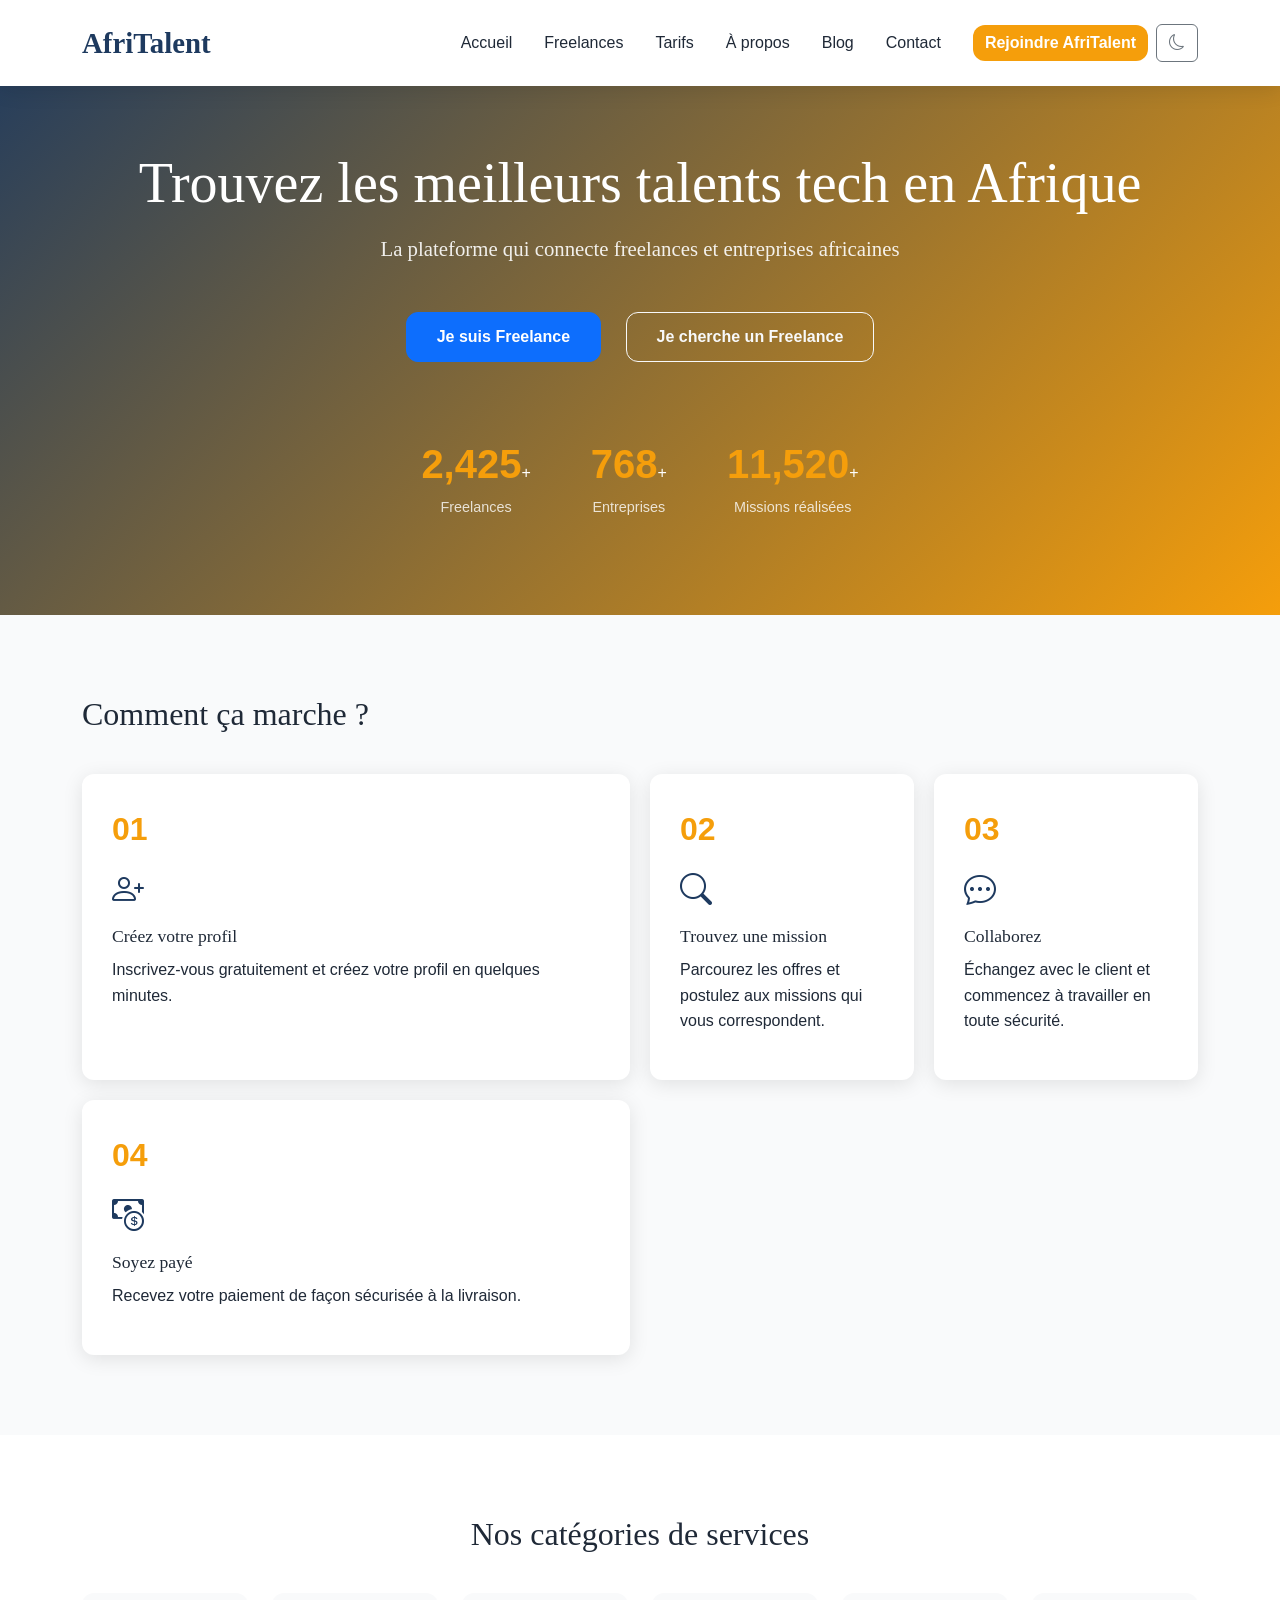
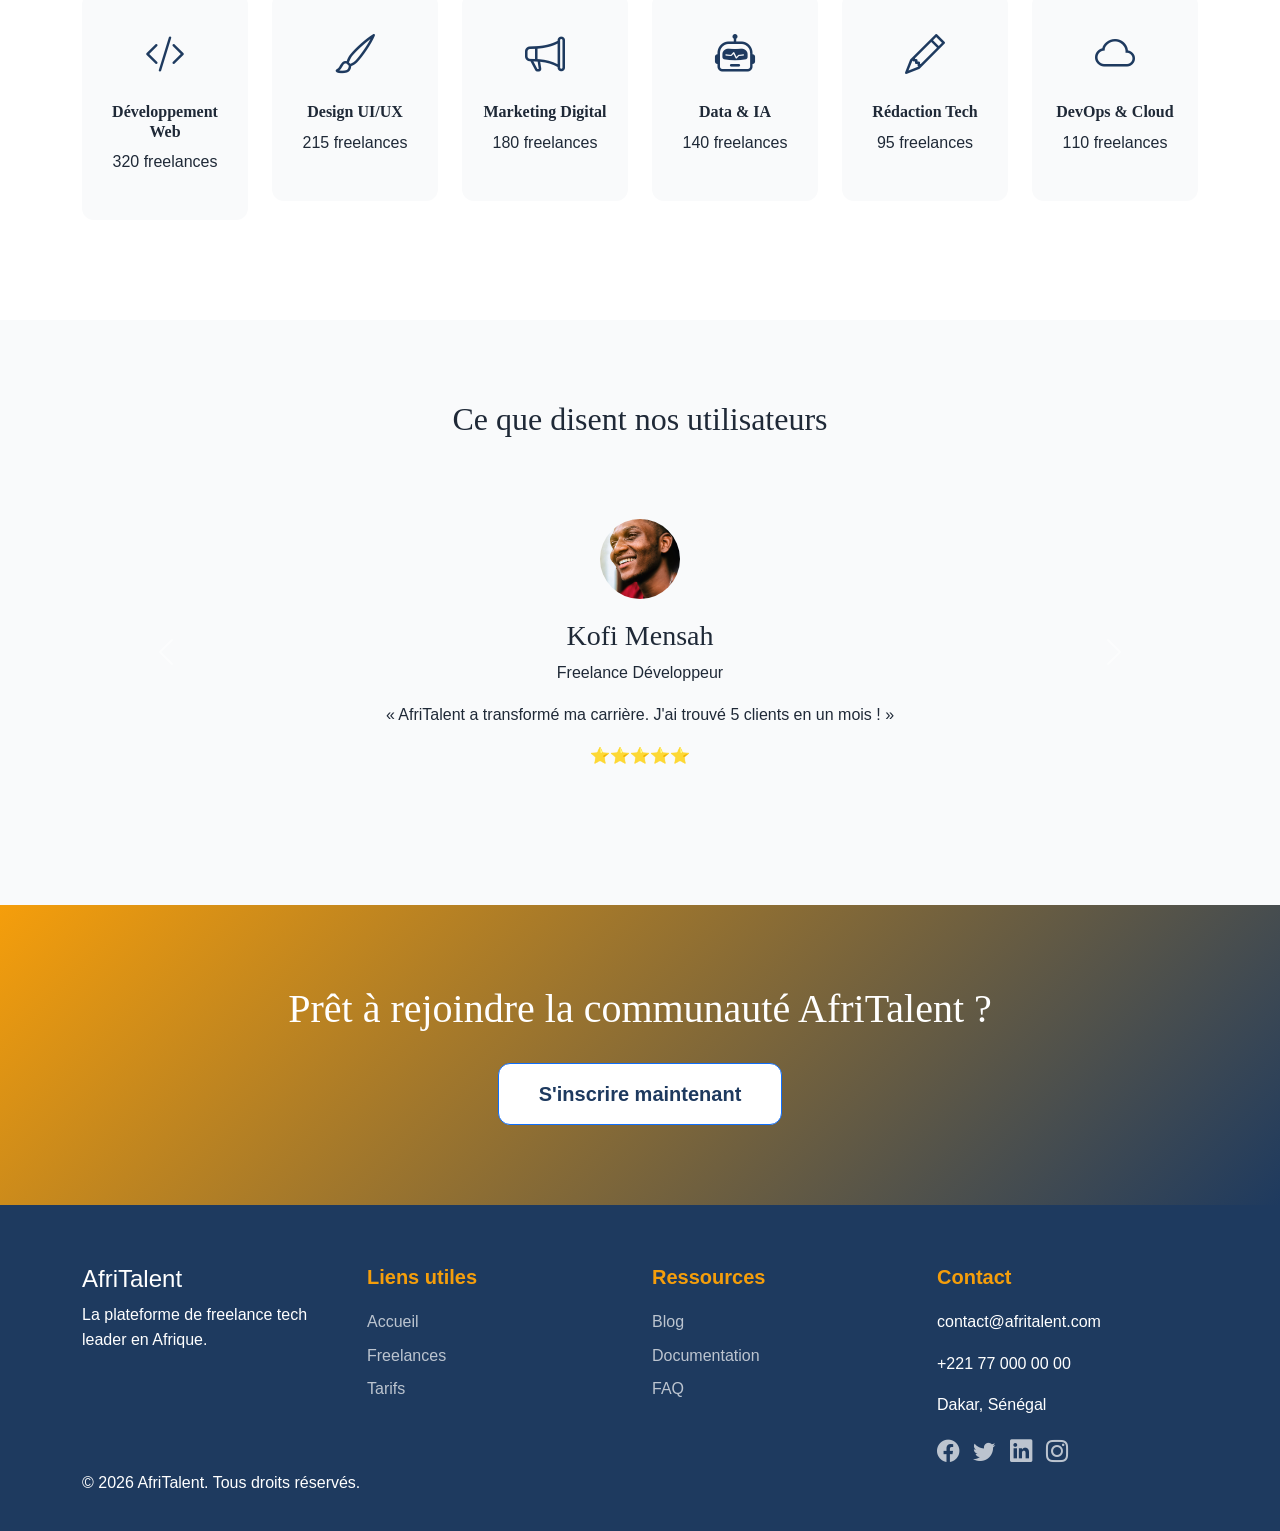
==== commit 2dd5fe7d: "Déploiement : GitHub Pages activé, README finalisé et présentation PowerPoint ajoutée" ====
--- a/index.html
+++ b/index.html
@@ -159,7 +159,7 @@
                         <div class="carousel-item active">
                             <div class="temoignage-card">
                                 <img src="images/avatar1.jpg" alt="Photo de Kofi Mensah">
-                                <h4>Kofi Mensah</h4>
+                                <h3>Kofi Mensah</h3>
                                 <p>Freelance Développeur</p>
                                 <p>« AfriTalent a transformé ma carrière. J'ai trouvé 5 clients en un mois ! »</p>
                                 <p>⭐⭐⭐⭐⭐</p>
@@ -209,7 +209,7 @@
         <div class="container">
             <div class="row">
                 <div class="col-md-3">
-                    <h5>AfriTalent</h5>
+                    <h4>AfriTalent</h4>
                     <p>La plateforme de freelance tech leader en Afrique.</p>
                 </div>
                 <div class="col-md-3">
--- a/css/style.css
+++ b/css/style.css
@@ -1,315 +1,758 @@
-/* ==========================================================================
-   1. IMPORT DES GOOGLE FONTS
-   ========================================================================== */
-/* Import de 'Poppins' (pour les titres) et 'Inter' (pour le texte général) */
-@import url('https://fonts.googleapis.com/css2?family=Inter:wght@300;400;600&family=Poppins:wght@500;700;800&display=swap');
-
-/* ==========================================================================
-   2. VARIABLES CSS (:root) — Palette, Polices et Espacements
-   ========================================================================== */
+/* =============================================
+   VARIABLES CSS
+   ============================================= */
 :root {
-    /* Couleurs (Palette cohérente pour AfriTalent : Orange tech, Bleu nuit, beige et neutres) */
-    --color-primary: #ff6b00;       /* Orange vif - l'énergie, le talent */
-    --color-secondary: #0a192f;     /* Bleu nuit profond - le professionnalisme */
-    --color-light: #f8f9fa;         /* Fond clair */
-    --color-dark: #111111;          /* Texte sombre */
-    --color-muted: #6c757d;         /* Texte secondaire / gris */
-
-    /* Typographies (Les 2 Google Fonts) */
-    --font-titles: 'Poppins', sans-serif;
-    --font-body: 'Inter', sans-serif;
-
-    /* Espacements (Pour des marges et paddings harmonieux) */
-    --spacing-sm: 0.5rem;
-    --spacing-md: 1rem;
-    --spacing-lg: 2rem;
-    --spacing-xl: 4rem;
-}
-
-/* ==========================================================================
-   3. RESET CSS & STYLES DE BASE
-   ========================================================================== */
-*, *::before, *::after {
-    box-sizing: border-box;
+    --couleur-primaire: #F59E0B;
+    --couleur-secondaire: #1E3A5F;
+    --couleur-accent: #10B981;
+    --couleur-texte: #1F2937;
+    --couleur-fond: #F9FAFB;
+    --couleur-blanc: #FFFFFF;
+    --police-titre: 'Playfair Display', serif;
+    --police-corps: 'Poppins', sans-serif;
+    --ombre: 0 4px 20px rgba(0, 0, 0, 0.1);
+    --rayon: 12px;
+    --transition: all 0.3s ease;
+}
+
+/* =============================================
+   RESET ET BASE
+   ============================================= */
+* {
     margin: 0;
     padding: 0;
+    box-sizing: border-box;
 }
 
 body {
-    font-family: var(--font-body);
-    color: var(--color-dark);
-    background-color: var(--color-light);
+    font-family: var(--police-corps);
+    color: var(--couleur-texte);
+    background-color: var(--couleur-fond);
     line-height: 1.6;
 }
 
-h1, h2, h3, h4, h5, h6 {
-    font-family: var(--font-titles);
-    color: var(--color-secondary);
-    font-weight: 700;
-    margin-bottom: var(--spacing-md);
+h1, h2, h3 {
+    font-family: var(--police-titre);
+}
+
+a {
+    text-decoration: none;
+    color: inherit;
+    transition: var(--transition);
+}
+
+ul {
+    list-style: none;
+    padding: 0;
 }
 
 img {
     max-width: 100%;
     height: auto;
-    display: block;
-}
-
-/* Layout général de base pour espacer vos sections */
-main {
-    padding: var(--spacing-xl) 0;
-}
-
-/* ==========================================================================
-   4. STYLISATION DE LA NAVBAR
-   ========================================================================== */
-/* On cible la navbar Bootstrap pour la personnaliser avec nos couleurs */
-.navbar {
-    background-color: var(--color-secondary) !important; /* Fond bleu nuit */
-    padding: var(--spacing-md) 0;
-}
-
-/* Le Logo */
-.navbar-brand {
-    font-family: var(--font-titles);
-    font-weight: 800;
+}
+
+section {
+    padding: 80px 0;
+}
+
+/* =============================================
+   NAVBAR
+   ============================================= */
+#navbar {
+    background-color: var(--couleur-blanc);
+    box-shadow: var(--ombre);
+    padding: 15px 0;
+    transition: var(--transition);
+}
+
+#navbar .navbar-brand {
+    font-family: var(--police-titre);
+    font-size: 1.8rem;
+    color: var(--couleur-secondaire);
+    font-weight: 700;
+}
+
+#navbar .nav-link {
+    color: var(--couleur-texte);
+    font-weight: 500;
+    margin: 0 8px;
+}
+
+#navbar .nav-link:hover {
+    color: var(--couleur-primaire);
+}
+
+#navbar .nav-link.active {
+    color: var(--couleur-primaire);
+    font-weight: 600;
+}
+
+#navbar .btn-primary {
+    background-color: var(--couleur-primaire);
+    border: none;
+    border-radius: var(--rayon);
+    font-weight: 600;
+}
+
+/* Navbar scrollée */
+#navbar.scrolled {
+    padding: 8px 0;
+    box-shadow: 0 2px 30px rgba(0,0,0,0.15);
+}
+
+/* =============================================
+   FOOTER
+   ============================================= */
+footer {
+    background-color: var(--couleur-secondaire);
+    color: var(--couleur-blanc);
+    padding: 60px 0 20px;
+}
+
+footer h5 {
+    color: var(--couleur-primaire);
+    font-weight: 600;
+    margin-bottom: 20px;
+}
+
+footer a {
+    color: rgba(255,255,255,0.7);
+}
+
+footer a:hover {
+    color: var(--couleur-primaire);
+}
+
+footer ul li {
+    margin-bottom: 8px;
+}
+
+footer .bi {
+    font-size: 1.4rem;
+    margin-right: 10px;
+}
+
+/* =============================================
+   BOUTON RETOUR EN HAUT
+   ============================================= */
+#btnTop {
+    position: fixed;
+    bottom: 30px;
+    right: 30px;
+    background-color: var(--couleur-primaire);
+    color: var(--couleur-blanc);
+    border: none;
+    border-radius: 50%;
+    width: 50px;
+    height: 50px;
     font-size: 1.5rem;
-    color: var(--color-primary) !important; /* Logo en Orange */
-    text-transform: uppercase;
-    letter-spacing: 1px;
-}
-
-/* Alignement et style des liens de navigation */
-.navbar-nav .nav-link {
-    font-family: var(--font-body);
+    cursor: pointer;
+    display: none;
+    z-index: 999;
+    transition: var(--transition);
+}
+
+#btnTop:hover {
+    background-color: var(--couleur-secondaire);
+}
+
+/* =============================================
+   DARK MODE
+   ============================================= */
+body.dark-mode {
+    background-color: #111827;
+    color: #F9FAFB;
+}
+
+body.dark-mode #navbar {
+    background-color: #1F2937;
+}
+
+body.dark-mode footer {
+    background-color: #0F172A;
+}
+
+body.dark-mode .card {
+    background-color: #1F2937;
+    color: #F9FAFB;
+}
+
+/* =============================================
+   ANIMATIONS FADE IN
+   ============================================= */
+.fade-in {
+    opacity: 0;
+    transform: translateY(30px);
+    transition: opacity 0.6s ease, transform 0.6s ease;
+}
+
+.fade-in.visible {
+    opacity: 1;
+    transform: translateY(0);
+}
+
+/* =============================================
+   HERO
+   ============================================= */
+#hero {
+    background: linear-gradient(135deg, var(--couleur-secondaire), var(--couleur-primaire));
+    color: var(--couleur-blanc);
+    padding: 150px 0 80px;
+    text-align: center;
+}
+
+#hero h1 {
+    font-size: 3.5rem;
+    margin-bottom: 20px;
+}
+
+#hero h2 {
+    font-size: 1.3rem;
+    font-weight: 300;
+    margin-bottom: 40px;
+    opacity: 0.9;
+}
+
+#hero .btn {
+    margin: 10px;
+    padding: 12px 30px;
+    border-radius: var(--rayon);
     font-weight: 600;
-    color: rgba(255, 255, 255, 0.8) !important; /* Liens blancs légèrement transparents */
-    margin-left: var(--spacing-lg);
-    transition: color 0.3s ease;
-}
-
-/* Effet au survol des liens */
-.navbar-nav .nav-link:hover {
-    color: var(--color-primary) !important; /* Devient orange au survol */
-}
-
-/* Lien de la page active */
-.navbar-nav .nav-link.active {
-    color: var(--color-primary) !important;
-    border-bottom: 2px solid var(--color-primary);
-}
-/* ==========================================================================
-   5. DESIGN SECTION HERO (ASYMÉTRIQUE & EXPRESSIVE)
-   ========================================================================== */
-#hero {
-    background: linear-gradient(135deg, var(--color-light) 60%, #fff 40%);
-    overflow: hidden;
-}
-
-.hero-text h1 {
-    font-size: 3.5rem; /* Typographie expressive */
-    line-height: 1.2;
-}
-
-.text-highlight {
-    color: var(--color-primary);
-    position: relative;
-}
-
-.btn-custom {
-    background-color: var(--color-primary);
-    color: white !important;
-    font-weight: 600;
-    padding: 0.75rem 2rem;
-    border-radius: 50px;
-    transition: transform 0.3s ease, background-color 0.3s ease;
-}
-
-.btn-custom:hover {
-    background-color: #e05e00;
-    transform: translateY(-3px);
-}
-
-/* Image Hero Asymétrique (effet de décalage/style) */
-.hero-img {
-    border-radius: 24px;
-    box-shadow: 20px 20px 0px var(--color-secondary); /* Décalage asymétrique */
-    transition: transform 0.5s ease;
-}
-
-.hero-img:hover {
-    transform: scale(1.02);
-}
-
-/* ==========================================================================
-   6. MIS EN PAGE BENTO GRID (COMMENT ÇA MARCHE)
-   ========================================================================== */
+}
+
+/* Statistiques */
+.stats {
+    display: flex;
+    justify-content: center;
+    gap: 60px;
+    margin-top: 60px;
+}
+
+.stats div {
+    text-align: center;
+}
+
+.stats span {
+    font-size: 2.5rem;
+    font-weight: 700;
+    color: var(--couleur-primaire);
+}
+
+.stats p {
+    font-size: 0.9rem;
+    opacity: 0.8;
+}
+
+/* =============================================
+   BENTO GRID
+   ============================================= */
 .bento-grid {
     display: grid;
-    grid-template-columns: repeat(3, 1fr);
-    grid-auto-rows: 180px;
-    gap: var(--spacing-md);
-}
-
-.bento-item {
-    background-color: white;
-    border: 1px solid rgba(0,0,0,0.05);
-    border-radius: 20px;
-    padding: var(--spacing-lg);
-    box-shadow: 0 4px 15px rgba(0, 0, 0, 0.02);
-    display: flex;
-    flex-direction: column;
-    justify-content: center;
-}
-
-.bento-item h3 {
-    font-size: 1.3rem;
-    color: var(--color-primary);
-}
-
-/* Placement asymétrique du Bento */
-.item-large {
+    grid-template-columns: repeat(4, 1fr);
+    grid-template-rows: auto;
+    gap: 20px;
+    margin-top: 40px;
+}
+
+.bento-card {
+    background-color: var(--couleur-blanc);
+    border-radius: var(--rayon);
+    padding: 30px;
+    box-shadow: var(--ombre);
+    transition: var(--transition);
+}
+
+.bento-card:nth-child(1) {
     grid-column: span 2;
 }
 
-.item-tall {
-    grid-row: span 2;
-    background-color: var(--color-secondary);
-}
-.item-tall h3, .item-tall p {
-    color: white;
-}
-
-.item-normal {
-    grid-column: span 1;
-}
-
-.item-wide {
+.bento-card:nth-child(4) {
     grid-column: span 2;
 }
 
-/* ==========================================================================
-   7. CATÉGORIES DE SERVICES (EFFETS HOVER INTERACTIFS)
-   ========================================================================== */
-.card-category {
-    background-color: white;
-    border-radius: 16px;
-    padding: var(--spacing-lg);
-    box-shadow: 0 5px 15px rgba(0, 0, 0, 0.05); /* Ombre de base */
-    transition: transform 0.3s ease, box-shadow 0.3s ease; /* Transition fluide */
-    height: 100%;
-}
-
-/* Effets Hover (Transformation et Ombre accentuée) */
-.card-category:hover {
-    transform: translateY(-10px); /* Soulèvement de la carte */
-    box-shadow: 0 15px 30px rgba(255, 107, 0, 0.15); /* Ombre plus diffuse aux couleurs d'AfriTalent */
-    border-top: 4px solid var(--color-primary);
-}
-
-/* ==========================================================================
-   8. AJUSTEMENTS CAROUSEL TÉMOIGNAGES
-   ========================================================================== */
-#carouselTemoignages {
-    background-color: white;
-    border-radius: 24px;
-    padding: var(--spacing-lg);
-    box-shadow: 0 10px 25px rgba(0,0,0,0.02);
-}
-/* ==========================================================================
-   9. RESPONSIVE DESIGN (MEDIA QUERIES)
-   ========================================================================== */
-
-/* 📱 Écrans Mobiles (jusqu'à 767px) - Cible le test à 375px */
-@media (max-width: 767px) {
-    /* Typographie expressive plus petite pour que ça ne déborde pas */
-    .hero-text h1 {
+.bento-card:hover {
+    transform: translateY(-5px);
+    box-shadow: 0 8px 30px rgba(0,0,0,0.15);
+}
+
+.bento-card span {
+    font-size: 2rem;
+    font-weight: 700;
+    color: var(--couleur-primaire);
+}
+
+.bento-card i {
+    font-size: 2rem;
+    color: var(--couleur-secondaire);
+    margin: 10px 0;
+    display: block;
+}
+
+.bento-card h3 {
+    font-size: 1.1rem;
+    margin: 10px 0;
+}
+
+/* =============================================
+   CATEGORIES
+   ============================================= */
+#categories {
+    background-color: var(--couleur-blanc);
+}
+
+#categories h2 {
+    text-align: center;
+    margin-bottom: 40px;
+    font-size: 2rem;
+}
+
+.category-card {
+    background-color: var(--couleur-fond);
+    border-radius: var(--rayon);
+    padding: 30px 20px;
+    text-align: center;
+    margin-bottom: 20px;
+    transition: var(--transition);
+    cursor: pointer;
+}
+
+.category-card:hover {
+    background-color: var(--couleur-primaire);
+    color: var(--couleur-blanc);
+    transform: translateY(-8px);
+    box-shadow: var(--ombre);
+}
+
+.category-card i {
+    font-size: 2.5rem;
+    color: var(--couleur-secondaire);
+    margin-bottom: 15px;
+    display: block;
+    transition: var(--transition);
+}
+
+.category-card:hover i {
+    color: var(--couleur-blanc);
+}
+
+.category-card h3 {
+    font-size: 1rem;
+    font-weight: 600;
+}
+
+/* =============================================
+   TEMOIGNAGES
+   ============================================= */
+#temoignages {
+    background-color: var(--couleur-fond);
+}
+
+#temoignages h2 {
+    text-align: center;
+    margin-bottom: 40px;
+    font-size: 2rem;
+}
+
+.temoignage-card {
+    text-align: center;
+    padding: 40px;
+    max-width: 600px;
+    margin: 0 auto;
+}
+
+.temoignage-card img {
+    width: 80px;
+    height: 80px;
+    border-radius: 50%;
+    object-fit: cover;
+    margin-bottom: 20px;
+}
+
+/* =============================================
+   SECTION CTA
+   ============================================= */
+#cta {
+    background: linear-gradient(135deg, var(--couleur-primaire), var(--couleur-secondaire));
+    color: var(--couleur-blanc);
+    text-align: center;
+    padding: 80px 0;
+}
+
+#cta h2 {
+    font-size: 2.5rem;
+    margin-bottom: 30px;
+}
+
+#cta .btn {
+    background-color: var(--couleur-blanc);
+    color: var(--couleur-secondaire);
+    font-weight: 700;
+    padding: 15px 40px;
+    border-radius: var(--rayon);
+}
+
+/* =============================================
+   RESPONSIVE DESIGN - MEDIA QUERIES
+   ============================================= */
+
+/* TABLETTE - 768px */
+@media (max-width: 768px) {
+
+    /* Hero */
+    #hero {
+        padding: 120px 0 60px;
+    }
+
+    #hero h1 {
         font-size: 2.2rem;
     }
-    
-    /* On casse le décalage de l'image sur mobile pour que ce soit propre */
-    .hero-img {
-        box-shadow: 10px 10px 0px var(--color-secondary);
-        margin-top: var(--spacing-lg);
-    }
-
-    /* La Bento Grid passe sur 1 seule colonne verticale */
-    .bento-grid {
-        display: flex;
+
+    #hero h2 {
+        font-size: 1rem;
+    }
+
+    /* Statistiques */
+    .stats {
         flex-direction: column;
-        height: auto;
-    }
-    
-    .bento-item {
-        margin-bottom: var(--spacing-md);
-    }
-
-    /* Liens de la navbar : on réduit la marge à gauche pour le menu vertical */
-    .navbar-nav .nav-link {
-        margin-left: 0;
-        padding: var(--spacing-sm) 0;
-    }
-}
-
-/* 📐 Tablettes (de 768px à 1199px) - Cible le test à 768px */
-@media (min-width: 768px) and (max-width: 1199px) {
-    .hero-text h1 {
-        font-size: 2.8rem;
-    }
-
-    /* Adaptation de la Bento Grid pour tablette */
+        gap: 30px;
+    }
+
+    /* Bento Grid */
     .bento-grid {
         grid-template-columns: repeat(2, 1fr);
-        grid-auto-rows: auto;
-    }
-    
-    .item-large, .item-wide, .item-tall {
-        grid-column: span 2;
-        grid-row: auto;
-    }
-}
-
-/* 💻 Grands Écrans / Desktops (1200px et plus) */
-@media (min-width: 1200px) {
-    .container {
-        max-width: 1140px;
-    }
-}
-/* ==========================================================================
-   10. STYLES POUR LE COMMIT 6 (JS & INTERACTION)
-   ========================================================================== */
-
-/* Classes pour le Dark Mode */
-body.dark-theme {
-    background-color: #0e1622 !important;
-    color: #f8f9fa !important;
-}
-
-body.dark-theme .bento-item, 
-body.dark-theme .card-category,
-body.dark-theme #carouselTemoignages {
-    background-color: #1b263b !important;
-    color: #ffffff !important;
-    border-color: rgba(255, 255, 255, 0.1);
-}
-
-body.dark-theme h1, 
-body.dark-theme h2, 
-body.dark-theme h3 {
-    color: #ffffff !important;
-}
-
-body.dark-theme .text-highlight {
-    color: #ff8c3a !important;
-}
-
-/* Effet au Scroll sur la Navbar (Fond, ombre, shrink) */
-.navbar {
-    transition: all 0.4s ease !important; /* Transition fluide pour le shrink */
-}
-
-.navbar-scrolled {
-    padding: 0.4rem 0 !important; /* Effet shrink (réduction de taille) */
-    background-color: #050c18 !important; /* Fond encore plus sombre ou différent */
-    box-shadow: 0 4px 20px rgba(0, 0, 0, 0.3); /* Ajout d'une ombre portée */
+    }
+
+    .bento-card:nth-child(1) {
+        grid-column: span 1;
+    }
+
+    .bento-card:nth-child(4) {
+        grid-column: span 1;
+    }
+
+    /* Section CTA */
+    #cta h2 {
+        font-size: 1.8rem;
+    }
+
+    /* Footer */
+    footer .col-md-3 {
+        margin-bottom: 30px;
+    }
+
+    /* Tarifs */
+    .plan-card {
+        margin-bottom: 20px;
+    }
+}
+
+/* MOBILE - 375px */
+@media (max-width: 375px) {
+
+    /* Hero */
+    #hero h1 {
+        font-size: 1.8rem;
+    }
+
+    #hero h2 {
+        font-size: 0.9rem;
+    }
+
+    #hero .btn {
+        display: block;
+        width: 100%;
+        margin: 8px 0;
+    }
+
+    /* Bento Grid */
+    .bento-grid {
+        grid-template-columns: 1fr;
+    }
+
+    /* Navbar */
+    #navbar .navbar-brand {
+        font-size: 1.4rem;
+    }
+
+    /* Stats */
+    .stats span {
+        font-size: 2rem;
+    }
+
+    /* Formulaire contact */
+    .formulaire-contact {
+        padding: 20px;
+    }
+}
+
+/* =============================================
+   PAGES SPECIFIQUES
+   ============================================= */
+
+/* Page Freelances */
+#filtres {
+    padding-top: 120px;
+    text-align: center;
+}
+
+#filtres h1 {
+    font-size: 2.5rem;
+    margin-bottom: 15px;
+}
+
+.filtres-btn {
+    display: flex;
+    flex-wrap: wrap;
+    justify-content: center;
+    gap: 10px;
+    margin-top: 20px;
+}
+
+.btn-filter {
+    border: 2px solid var(--couleur-secondaire);
+    color: var(--couleur-secondaire);
+    border-radius: 30px;
+    padding: 8px 20px;
+    font-weight: 500;
+    transition: var(--transition);
+}
+
+.btn-filter:hover,
+.btn-filter.active {
+    background-color: var(--couleur-secondaire);
+    color: var(--couleur-blanc);
+}
+
+/* Cards Freelances */
+#liste-freelances {
+    padding: 40px 0 80px;
+}
+
+.freelance-card {
+    margin-bottom: 30px;
+}
+
+.freelance-card .card {
+    border: none;
+    border-radius: var(--rayon);
+    box-shadow: var(--ombre);
+    transition: var(--transition);
+    height: 100%;
+}
+
+.freelance-card .card:hover {
+    transform: translateY(-5px);
+    box-shadow: 0 8px 30px rgba(0,0,0,0.15);
+}
+
+.freelance-card .card-img-top {
+    height: 200px;
+    object-fit: cover;
+    border-radius: var(--rayon) var(--rayon) 0 0;
+}
+
+.specialite {
+    color: var(--couleur-primaire);
+    font-weight: 600;
+}
+
+/* Page Tarifs */
+#tarifs {
+    padding-top: 120px;
+    text-align: center;
+}
+
+#tarifs h1 {
+    font-size: 2.5rem;
+    margin-bottom: 15px;
+}
+
+.plan-card {
+    border: none;
+    border-radius: var(--rayon);
+    box-shadow: var(--ombre);
+    padding: 10px;
+    transition: var(--transition);
+    height: 100%;
+}
+
+.plan-card:hover {
+    transform: translateY(-5px);
+}
+
+.plan-populaire {
+    border: 3px solid var(--couleur-primaire) !important;
+    transform: scale(1.05);
+}
+
+.prix {
+    font-size: 2rem;
+    font-weight: 700;
+    color: var(--couleur-secondaire);
+    margin: 20px 0;
+}
+
+.prix span {
+    font-size: 1rem;
+    font-weight: 400;
+    color: gray;
+}
+
+.plan-card ul {
+    text-align: left;
+    margin: 20px 0;
+}
+
+.plan-card ul li {
+    margin-bottom: 10px;
+}
+
+#faq {
+    background-color: var(--couleur-blanc);
+}
+
+#faq h2 {
+    text-align: center;
+    margin-bottom: 40px;
+    font-size: 2rem;
+}
+
+/* Page About */
+#histoire {
+    padding-top: 120px;
+}
+
+#histoire h1 {
+    font-size: 2.5rem;
+    margin-bottom: 20px;
+}
+
+#equipe h2,
+#valeurs h2,
+#chiffres h2 {
+    text-align: center;
+    margin-bottom: 40px;
+    font-size: 2rem;
+}
+
+.equipe-card {
+    border: none;
+    border-radius: var(--rayon);
+    box-shadow: var(--ombre);
+    transition: var(--transition);
+    margin-bottom: 20px;
+}
+
+.equipe-card:hover {
+    transform: translateY(-5px);
+}
+
+.equipe-card .card-img-top {
+    height: 200px;
+    object-fit: cover;
+    border-radius: var(--rayon) var(--rayon) 0 0;
+}
+
+.equipe-card .bi {
+    font-size: 1.3rem;
+    margin: 0 5px;
+    color: var(--couleur-secondaire);
+}
+
+.valeur-card {
+    text-align: center;
+    padding: 30px 20px;
+    border-radius: var(--rayon);
+    background-color: var(--couleur-blanc);
+    box-shadow: var(--ombre);
+    margin-bottom: 20px;
+    transition: var(--transition);
+}
+
+.valeur-card:hover {
+    transform: translateY(-5px);
+    background-color: var(--couleur-secondaire);
+    color: var(--couleur-blanc);
+}
+
+.valeur-card i {
+    font-size: 2.5rem;
+    color: var(--couleur-primaire);
+    margin-bottom: 15px;
+    display: block;
+}
+
+/* Page Contact */
+#contact {
+    padding-top: 120px;
+}
+
+#contact h1 {
+    font-size: 2.5rem;
+    margin-bottom: 15px;
+}
+
+.formulaire-contact {
+    background-color: var(--couleur-blanc);
+    padding: 40px;
+    border-radius: var(--rayon);
+    box-shadow: var(--ombre);
+}
+
+.error-message {
+    color: red;
+    font-size: 0.85rem;
+    margin-top: 5px;
+    min-height: 20px;
+}
+
+.success-message {
+    display: none;
+    background-color: #D1FAE5;
+    color: #065F46;
+    padding: 15px;
+    border-radius: var(--rayon);
+    margin-top: 20px;
+    text-align: center;
+    font-weight: 600;
+}
+
+.infos-contact {
+    padding: 20px;
+}
+
+.info-item {
+    display: flex;
+    align-items: flex-start;
+    gap: 15px;
+    margin-bottom: 30px;
+}
+
+.info-item i {
+    font-size: 1.5rem;
+    color: var(--couleur-primaire);
+}
+
+.map-container {
+    border-radius: var(--rayon);
+    overflow: hidden;
+    margin-top: 20px;
+}
+
+/* Page About - chiffres */
+#chiffres {
+    background-color: var(--couleur-secondaire);
+    color: var(--couleur-blanc);
+}
+
+#chiffres .bento-card {
+    background-color: rgba(255,255,255,0.1);
+    color: var(--couleur-blanc);
+    text-align: center;
+}
+
+#chiffres .counter {
+    font-size: 3rem;
+    font-weight: 700;
+    color: var(--couleur-primaire);
 }
